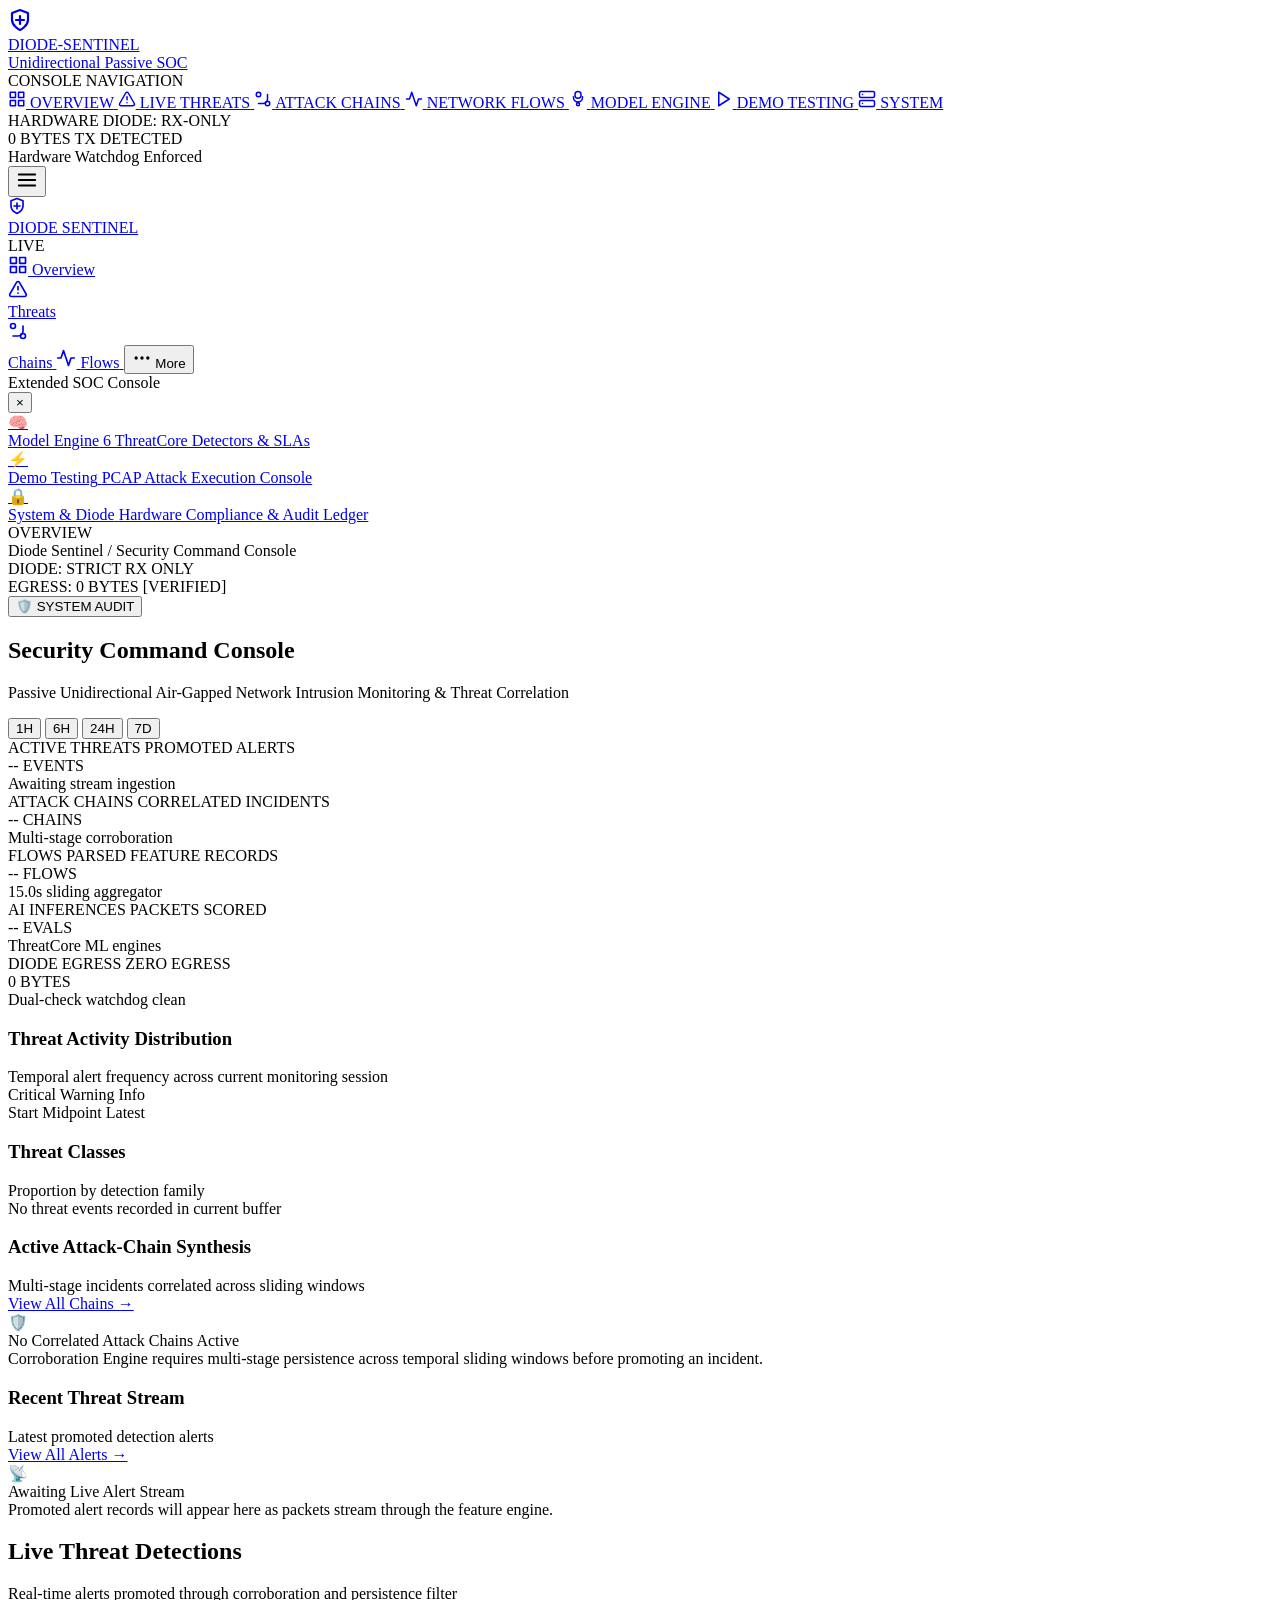
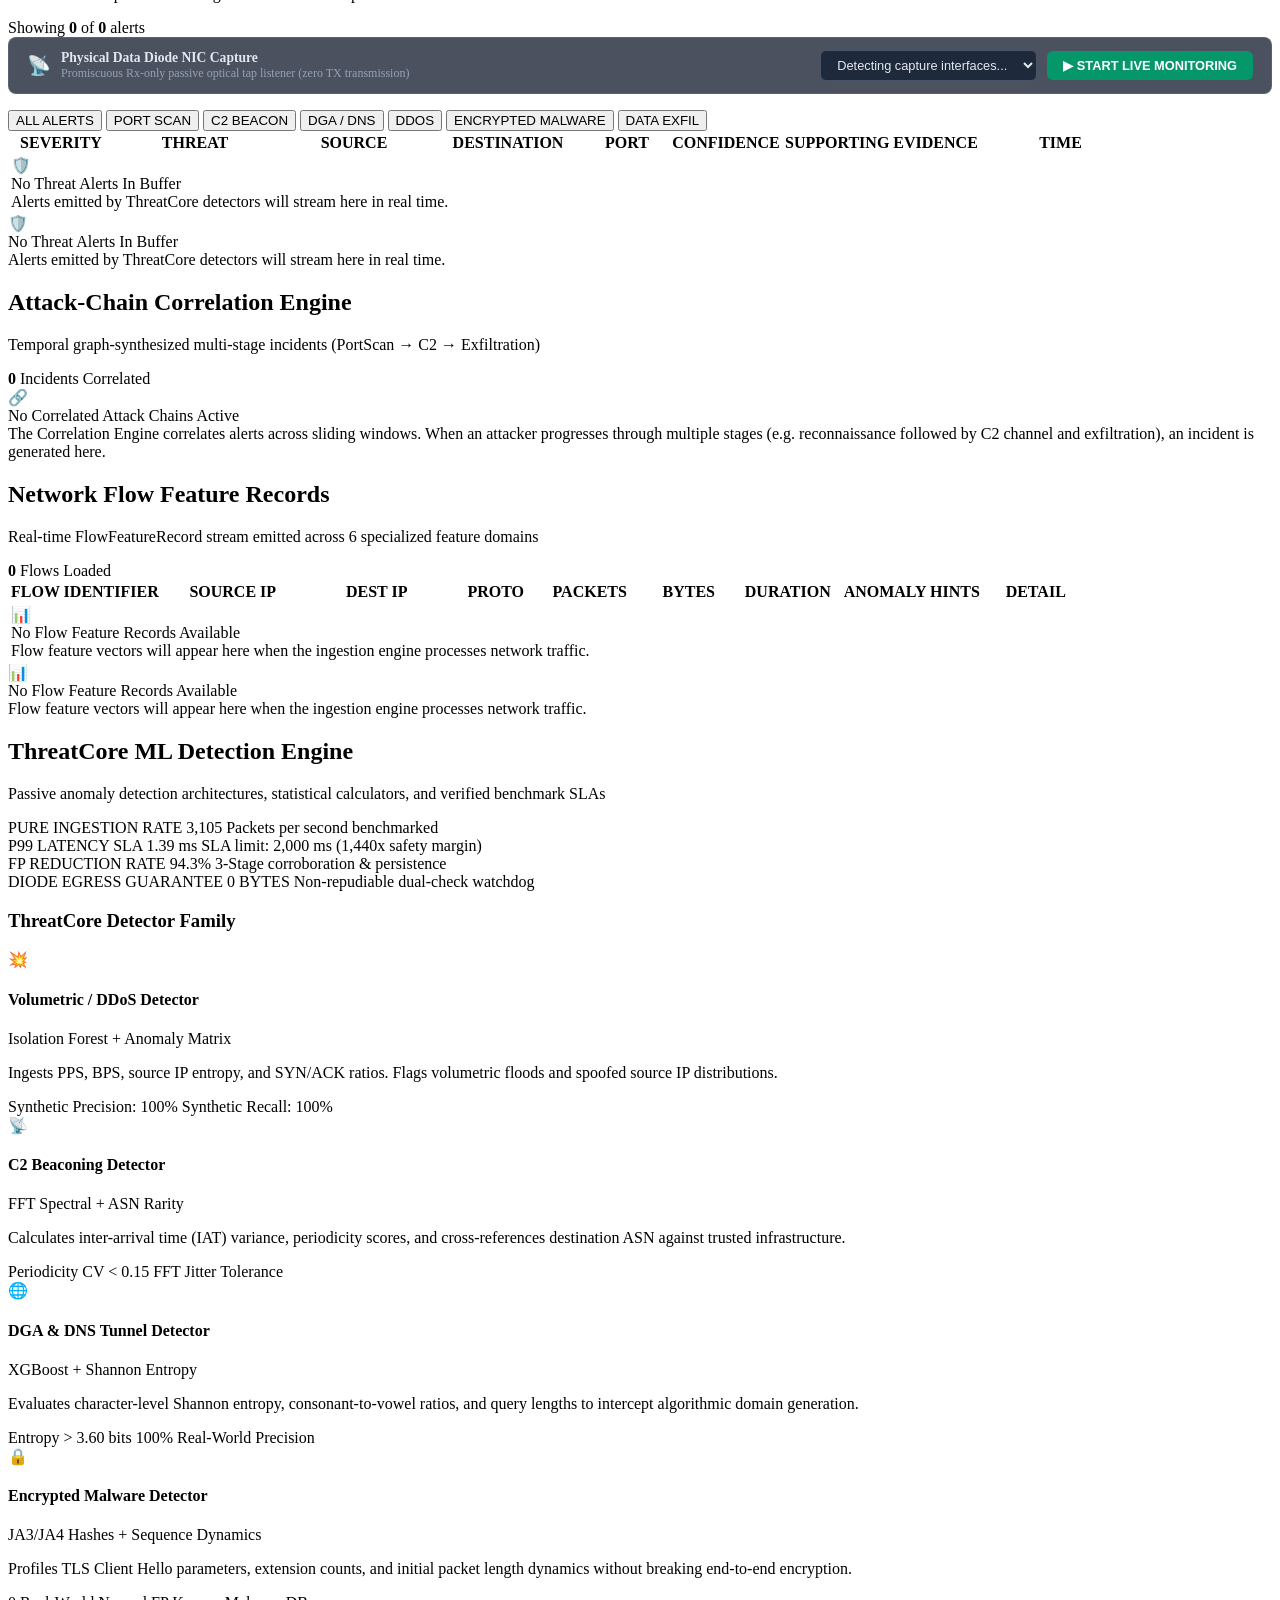
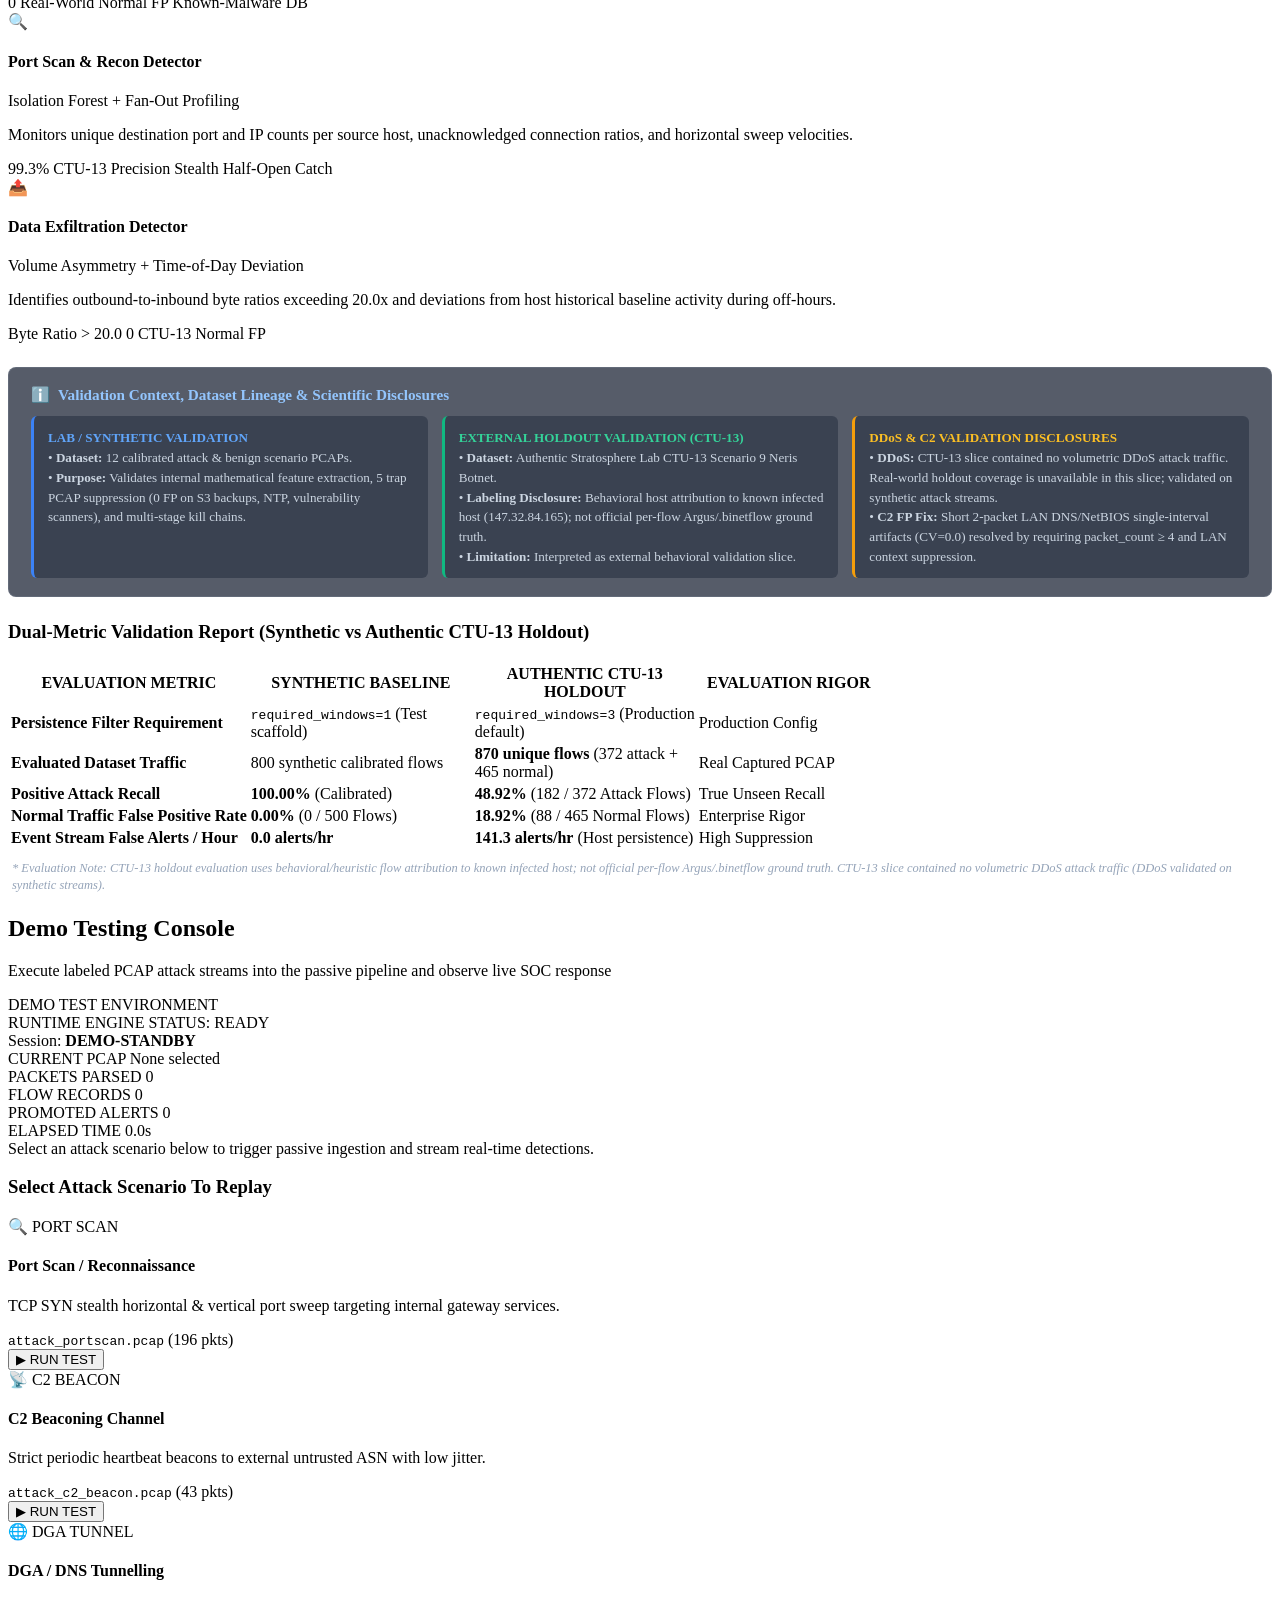
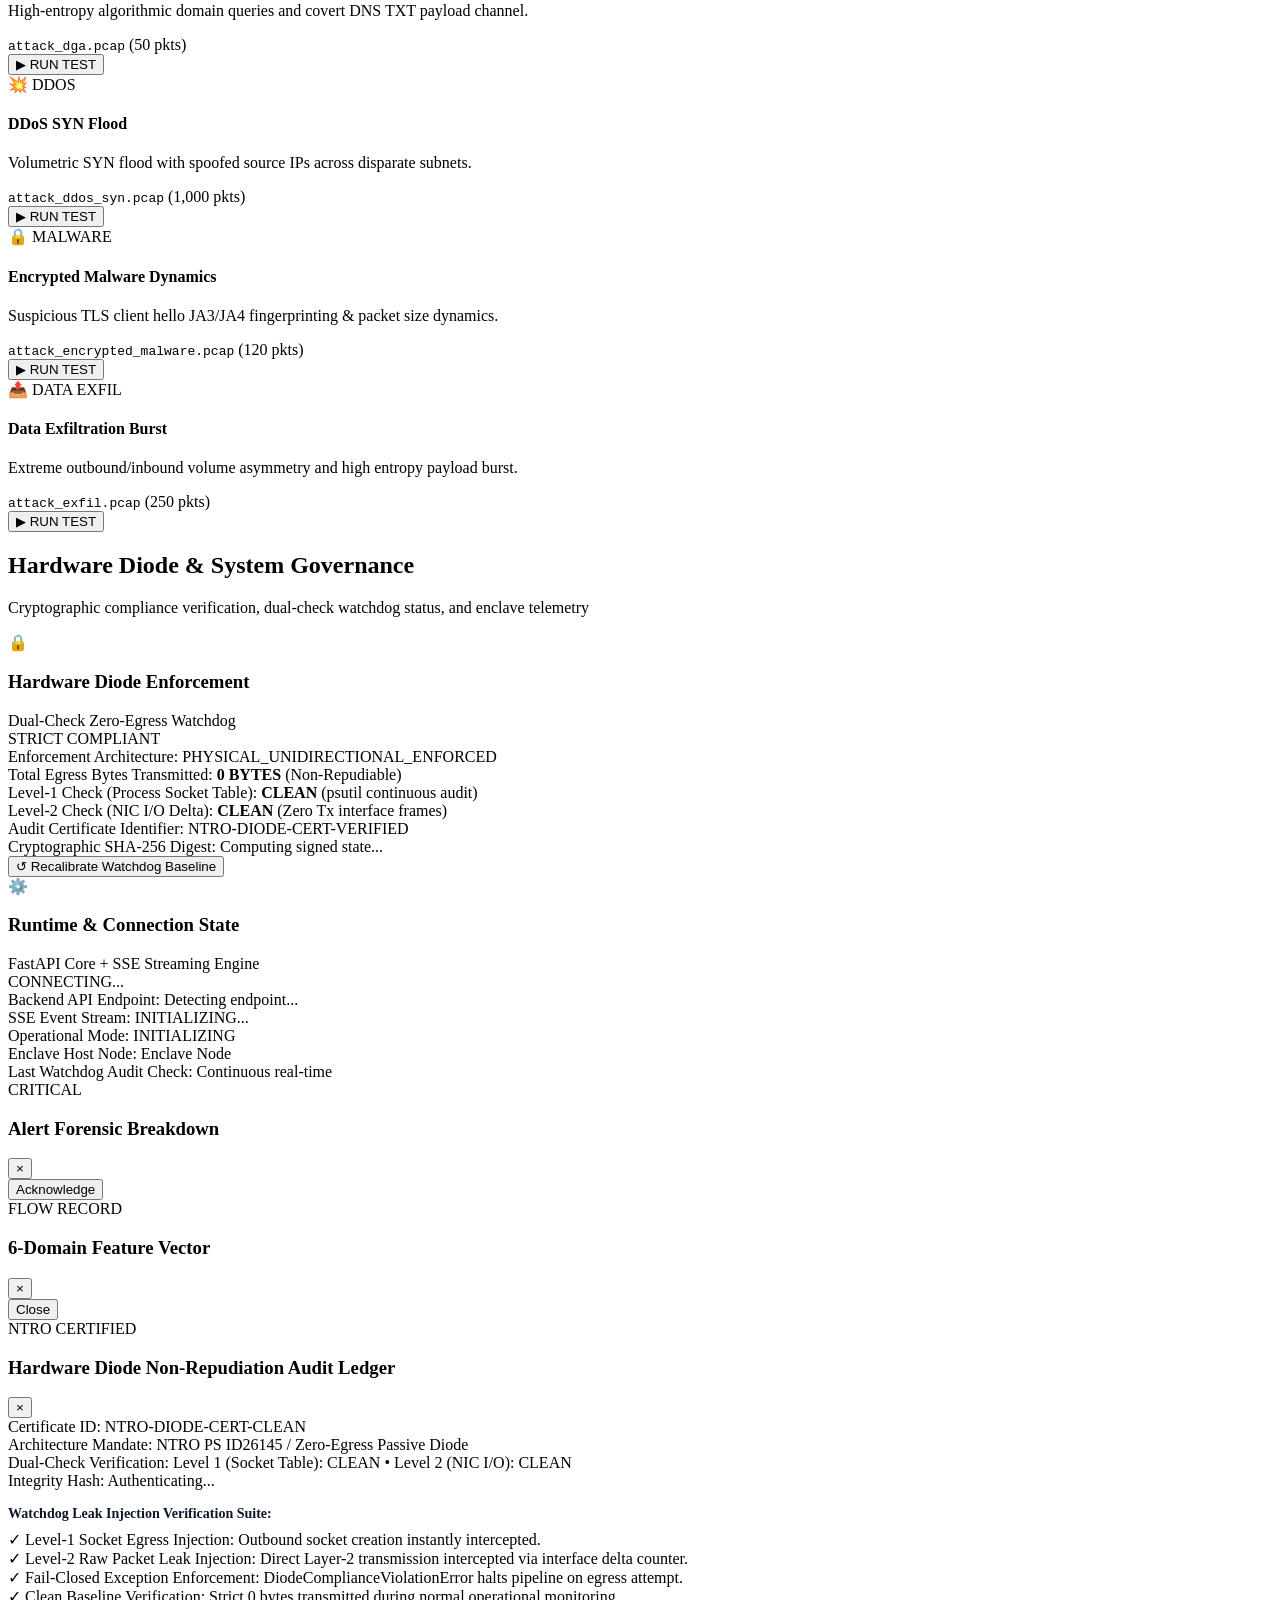
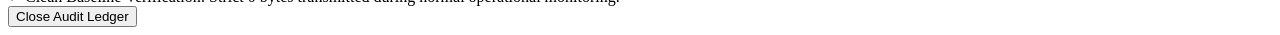
==== public/index.html @ 74d8ccfb "fix(vercel): deploy static assets to public directory and restrict SPA rewrites to eliminate fallbac" ====
<!DOCTYPE html>
<html lang="en">
<head>
  <meta charset="UTF-8" />
  <meta name="viewport" content="width=device-width, initial-scale=1.0, maximum-scale=1.0, user-scalable=no, viewport-fit=cover" />
  <title>DIODE SENTINEL // Unidirectional Passive SOC</title>
  <meta name="description" content="NTRO Unidirectional Network Diode Intrusion Detection System & Multi-Page SOC Operations Console" />
  
  <!-- Google Fonts: Plus Jakarta Sans & JetBrains Mono -->
  <link rel="preconnect" href="https://fonts.googleapis.com" />
  <link rel="preconnect" href="https://fonts.gstatic.com" crossorigin />
  <link href="https://fonts.googleapis.com/css2?family=JetBrains+Mono:wght@400;500;600;700&family=Plus+Jakarta+Sans:wght@400;500;600;700;800&display=swap" rel="stylesheet" />
  
  <link rel="stylesheet" href="/static/style.css" />
</head>
<body>
  <div class="app-layout">
    
    <!-- ====================================================================
         1. DESKTOP SIDEBAR (Visible >= 1024px)
         ==================================================================== -->
    <aside class="desktop-sidebar" id="desktopSidebar">
      <div class="sidebar-top">
        <a href="/dashboard/overview" class="brand-link" data-route="/dashboard/overview" title="Diode Sentinel Home">
          <div class="diode-shield-mark">
            <svg width="24" height="24" viewBox="0 0 24 24" fill="none" stroke="currentColor" stroke-width="2.2" stroke-linecap="round" stroke-linejoin="round">
              <path d="M12 22s8-4 8-10V5l-8-3-8 3v7c0 6 8 10 8 10z"/>
              <path d="M12 8v8"/>
              <path d="M8 12h8"/>
            </svg>
          </div>
          <div class="brand-text">
            <div class="brand-title">DIODE-SENTINEL</div>
            <div class="brand-sub">Unidirectional Passive SOC</div>
          </div>
        </a>
      </div>

      <!-- Navigation items -->
      <nav class="sidebar-nav">
        <div class="nav-section-label">CONSOLE NAVIGATION</div>
        
        <a href="/dashboard/overview" class="nav-item active" data-route="/dashboard/overview" id="nav-overview">
          <span class="nav-icon">
            <svg width="18" height="18" viewBox="0 0 24 24" fill="none" stroke="currentColor" stroke-width="2" stroke-linecap="round" stroke-linejoin="round"><rect x="3" y="3" width="7" height="7"/><rect x="14" y="3" width="7" height="7"/><rect x="14" y="14" width="7" height="7"/><rect x="3" y="14" width="7" height="7"/></svg>
          </span>
          <span class="nav-label">OVERVIEW</span>
        </a>

        <a href="/dashboard/threats" class="nav-item" data-route="/dashboard/threats" id="nav-threats">
          <span class="nav-icon">
            <svg width="18" height="18" viewBox="0 0 24 24" fill="none" stroke="currentColor" stroke-width="2" stroke-linecap="round" stroke-linejoin="round"><path d="m21.73 18-8-14a2 2 0 0 0-3.48 0l-8 14A2 2 0 0 0 4 21h16a2 2 0 0 0 1.73-3Z"/><line x1="12" y1="9" x2="12" y2="13"/><line x1="12" y1="17" x2="12.01" y2="17"/></svg>
          </span>
          <span class="nav-label">LIVE THREATS</span>
          <span class="nav-counter" id="sidebarThreatCount" style="display:none;">0</span>
        </a>

        <a href="/dashboard/incidents" class="nav-item" data-route="/dashboard/incidents" id="nav-incidents">
          <span class="nav-icon">
            <svg width="18" height="18" viewBox="0 0 24 24" fill="none" stroke="currentColor" stroke-width="2" stroke-linecap="round" stroke-linejoin="round"><circle cx="18" cy="18" r="3"/><circle cx="6" cy="6" r="3"/><path d="M18 6v6a6 6 0 0 1-6 6H6"/></svg>
          </span>
          <span class="nav-label">ATTACK CHAINS</span>
          <span class="nav-counter" id="sidebarIncidentCount" style="display:none;">0</span>
        </a>

        <a href="/dashboard/flows" class="nav-item" data-route="/dashboard/flows" id="nav-flows">
          <span class="nav-icon">
            <svg width="18" height="18" viewBox="0 0 24 24" fill="none" stroke="currentColor" stroke-width="2" stroke-linecap="round" stroke-linejoin="round"><polyline points="22 12 18 12 15 21 9 3 6 12 2 12"/></svg>
          </span>
          <span class="nav-label">NETWORK FLOWS</span>
        </a>

        <a href="/dashboard/engine" class="nav-item" data-route="/dashboard/engine" id="nav-engine">
          <span class="nav-icon">
            <svg width="18" height="18" viewBox="0 0 24 24" fill="none" stroke="currentColor" stroke-width="2" stroke-linecap="round" stroke-linejoin="round"><path d="M12 2a4 4 0 0 0-4 4v1a4 4 0 0 0 8 0V6a4 4 0 0 0-4-4Z"/><path d="M18 9v1a6 6 0 0 1-12 0V9"/><circle cx="12" cy="19" r="2"/><line x1="12" y1="16" x2="12" y2="17"/></svg>
          </span>
          <span class="nav-label">MODEL ENGINE</span>
        </a>

        <a href="/dashboard/demo" class="nav-item" data-route="/dashboard/demo" id="nav-demo">
          <span class="nav-icon">
            <svg width="18" height="18" viewBox="0 0 24 24" fill="none" stroke="currentColor" stroke-width="2" stroke-linecap="round" stroke-linejoin="round"><polygon points="5 3 19 12 5 21 5 3"/></svg>
          </span>
          <span class="nav-label">DEMO TESTING</span>
        </a>

        <a href="/dashboard/system" class="nav-item" data-route="/dashboard/system" id="nav-system">
          <span class="nav-icon">
            <svg width="18" height="18" viewBox="0 0 24 24" fill="none" stroke="currentColor" stroke-width="2" stroke-linecap="round" stroke-linejoin="round"><rect x="2" y="2" width="20" height="8" rx="2" ry="2"/><rect x="2" y="14" width="20" height="8" rx="2" ry="2"/><line x1="6" y1="6" x2="6.01" y2="6"/><line x1="6" y1="18" x2="6.01" y2="18"/></svg>
          </span>
          <span class="nav-label">SYSTEM</span>
        </a>
      </nav>

      <!-- Sidebar Footer Hardware Status -->
      <div class="sidebar-footer">
        <div class="diode-compliance-card">
          <div class="compliance-row">
            <span class="pulse-indicator emerald"></span>
            <span class="compliance-title">HARDWARE DIODE: RX-ONLY</span>
          </div>
          <div class="compliance-detail">0 BYTES TX DETECTED</div>
          <div class="compliance-sub">Hardware Watchdog Enforced</div>
        </div>
      </div>
    </aside>

    <!-- ====================================================================
         2. MOBILE TOP HEADER (< 1024px)
         ==================================================================== -->
    <header class="mobile-header" id="mobileHeader">
      <button class="btn-mobile-menu" id="btnMobileMenuToggle" aria-label="Open Navigation Menu">
        <svg width="22" height="22" viewBox="0 0 24 24" fill="none" stroke="currentColor" stroke-width="2" stroke-linecap="round" stroke-linejoin="round"><line x1="3" y1="12" x2="21" y2="12"/><line x1="3" y1="6" x2="21" y2="6"/><line x1="3" y1="18" x2="21" y2="18"/></svg>
      </button>

      <a href="/dashboard/overview" class="mobile-brand" data-route="/dashboard/overview">
        <div class="diode-shield-mark sm">
          <svg width="18" height="18" viewBox="0 0 24 24" fill="none" stroke="currentColor" stroke-width="2.2" stroke-linecap="round" stroke-linejoin="round">
            <path d="M12 22s8-4 8-10V5l-8-3-8 3v7c0 6 8 10 8 10z"/>
            <path d="M12 8v8"/><path d="M8 12h8"/>
          </svg>
        </div>
        <span class="mobile-brand-title">DIODE SENTINEL</span>
      </a>

      <div class="mobile-status-indicator" id="mobileConnectionStatus">
        <span class="pulse-indicator emerald"></span>
        <span class="mobile-status-text" id="mobileStatusText">LIVE</span>
      </div>
    </header>

    <!-- ====================================================================
         3. MOBILE BOTTOM NAVIGATION BAR (< 1024px)
         ==================================================================== -->
    <nav class="mobile-bottom-nav" id="mobileBottomNav">
      <a href="/dashboard/overview" class="bottom-nav-item active" data-route="/dashboard/overview" id="mob-nav-overview">
        <svg width="20" height="20" viewBox="0 0 24 24" fill="none" stroke="currentColor" stroke-width="2" stroke-linecap="round" stroke-linejoin="round"><rect x="3" y="3" width="7" height="7"/><rect x="14" y="3" width="7" height="7"/><rect x="14" y="14" width="7" height="7"/><rect x="3" y="14" width="7" height="7"/></svg>
        <span>Overview</span>
      </a>

      <a href="/dashboard/threats" class="bottom-nav-item" data-route="/dashboard/threats" id="mob-nav-threats">
        <div class="icon-badge-wrapper">
          <svg width="20" height="20" viewBox="0 0 24 24" fill="none" stroke="currentColor" stroke-width="2" stroke-linecap="round" stroke-linejoin="round"><path d="m21.73 18-8-14a2 2 0 0 0-3.48 0l-8 14A2 2 0 0 0 4 21h16a2 2 0 0 0 1.73-3Z"/><line x1="12" y1="9" x2="12" y2="13"/><line x1="12" y1="17" x2="12.01" y2="17"/></svg>
          <span class="mob-counter" id="mobThreatCount" style="display:none;">0</span>
        </div>
        <span>Threats</span>
      </a>

      <a href="/dashboard/incidents" class="bottom-nav-item" data-route="/dashboard/incidents" id="mob-nav-incidents">
        <div class="icon-badge-wrapper">
          <svg width="20" height="20" viewBox="0 0 24 24" fill="none" stroke="currentColor" stroke-width="2" stroke-linecap="round" stroke-linejoin="round"><circle cx="18" cy="18" r="3"/><circle cx="6" cy="6" r="3"/><path d="M18 6v6a6 6 0 0 1-6 6H6"/></svg>
          <span class="mob-counter" id="mobIncidentCount" style="display:none;">0</span>
        </div>
        <span>Chains</span>
      </a>

      <a href="/dashboard/flows" class="bottom-nav-item" data-route="/dashboard/flows" id="mob-nav-flows">
        <svg width="20" height="20" viewBox="0 0 24 24" fill="none" stroke="currentColor" stroke-width="2" stroke-linecap="round" stroke-linejoin="round"><polyline points="22 12 18 12 15 21 9 3 6 12 2 12"/></svg>
        <span>Flows</span>
      </a>

      <button class="bottom-nav-item" id="btnMobileMore">
        <svg width="20" height="20" viewBox="0 0 24 24" fill="none" stroke="currentColor" stroke-width="2" stroke-linecap="round" stroke-linejoin="round"><circle cx="12" cy="12" r="1"/><circle cx="19" cy="12" r="1"/><circle cx="5" cy="12" r="1"/></svg>
        <span>More</span>
      </button>
    </nav>

    <!-- Mobile Drawer / Bottom Sheet ("More") -->
    <div class="mobile-drawer-overlay" id="mobileDrawerOverlay"></div>
    <div class="mobile-drawer" id="mobileDrawer">
      <div class="drawer-handle"></div>
      <div class="drawer-header">
        <div class="drawer-title">Extended SOC Console</div>
        <button class="btn-drawer-close" id="btnDrawerClose" aria-label="Close Drawer">&times;</button>
      </div>
      <div class="drawer-links">
        <a href="/dashboard/engine" class="drawer-nav-item" data-route="/dashboard/engine">
          <span class="drawer-icon">🧠</span>
          <div class="drawer-nav-meta">
            <span class="drawer-label">Model Engine</span>
            <span class="drawer-sub">6 ThreatCore Detectors & SLAs</span>
          </div>
        </a>
        <a href="/dashboard/demo" class="drawer-nav-item" data-route="/dashboard/demo">
          <span class="drawer-icon">⚡</span>
          <div class="drawer-nav-meta">
            <span class="drawer-label">Demo Testing</span>
            <span class="drawer-sub">PCAP Attack Execution Console</span>
          </div>
        </a>
        <a href="/dashboard/system" class="drawer-nav-item" data-route="/dashboard/system">
          <span class="drawer-icon">🔒</span>
          <div class="drawer-nav-meta">
            <span class="drawer-label">System & Diode</span>
            <span class="drawer-sub">Hardware Compliance & Audit Ledger</span>
          </div>
        </a>
      </div>
    </div>

    <!-- ====================================================================
         4. MAIN CONTENT AREA (7 Real Client-Side Pages)
         ==================================================================== -->
    <main class="app-main" id="appMain">
      
      <!-- Top Action Ribbon -->
      <div class="app-topbar">
        <div class="topbar-left">
          <div class="topbar-page-label" id="topbarPageTitle">OVERVIEW</div>
          <div class="topbar-breadcrumb" id="topbarBreadcrumb">Diode Sentinel / Security Command Console</div>
        </div>
        <div class="topbar-right">
          <div class="diode-pill-badge emerald">
            <span class="pulse-indicator emerald sm"></span>
            <span>DIODE: STRICT RX ONLY</span>
          </div>
          <div class="diode-pill-badge navy">
            <span>EGRESS: 0 BYTES [VERIFIED]</span>
          </div>
          <button class="btn-soft-action" id="btnOpenAuditModal" title="Open Signed NTRO Compliance Audit">
            <span>🛡️</span> SYSTEM AUDIT
          </button>
        </div>
      </div>

      <!-- ================================================================
           PAGE 1: OVERVIEW (/dashboard/overview)
           ================================================================ -->
      <section class="page-view active" id="page-overview">
        <!-- Security Command Console Header Banner -->
        <div class="command-console-header">
          <div class="console-intro">
            <h1 class="console-title">Security Command Console</h1>
            <p class="console-subtitle">Passive Unidirectional Air-Gapped Network Intrusion Monitoring & Threat Correlation</p>
          </div>
          
          <div class="console-controls">
            <!-- Time Window Selector Chips -->
            <div class="time-window-selector" id="timeWindowSelector">
              <button class="btn-time-chip active" data-window="1H">1H</button>
              <button class="btn-time-chip" data-window="6H">6H</button>
              <button class="btn-time-chip" data-window="24H">24H</button>
              <button class="btn-time-chip" data-window="7D">7D</button>
            </div>
          </div>
        </div>

        <!-- KPI Cards Grid (Values Strictly Driven by Backend Data) -->
        <div class="kpi-grid">
          <div class="kpi-card">
            <div class="kpi-header">
              <span class="kpi-label">ACTIVE THREATS</span>
              <span class="kpi-badge rose">PROMOTED ALERTS</span>
            </div>
            <div class="kpi-body">
              <span class="kpi-value" id="kpiActiveThreats">--</span>
              <span class="kpi-unit">EVENTS</span>
            </div>
            <div class="kpi-footer">
              <span class="kpi-note" id="kpiThreatsNote">Awaiting stream ingestion</span>
            </div>
          </div>

          <div class="kpi-card">
            <div class="kpi-header">
              <span class="kpi-label">ATTACK CHAINS</span>
              <span class="kpi-badge purple">CORRELATED INCIDENTS</span>
            </div>
            <div class="kpi-body">
              <span class="kpi-value" id="kpiAttackChains">--</span>
              <span class="kpi-unit">CHAINS</span>
            </div>
            <div class="kpi-footer">
              <span class="kpi-note" id="kpiChainsNote">Multi-stage corroboration</span>
            </div>
          </div>

          <div class="kpi-card">
            <div class="kpi-header">
              <span class="kpi-label">FLOWS PARSED</span>
              <span class="kpi-badge blue">FEATURE RECORDS</span>
            </div>
            <div class="kpi-body">
              <span class="kpi-value" id="kpiFlowsParsed">--</span>
              <span class="kpi-unit">FLOWS</span>
            </div>
            <div class="kpi-footer">
              <span class="kpi-note" id="kpiFlowsNote">15.0s sliding aggregator</span>
            </div>
          </div>

          <div class="kpi-card">
            <div class="kpi-header">
              <span class="kpi-label">AI INFERENCES</span>
              <span class="kpi-badge amber">PACKETS SCORED</span>
            </div>
            <div class="kpi-body">
              <span class="kpi-value" id="kpiAiInferences">--</span>
              <span class="kpi-unit">EVALS</span>
            </div>
            <div class="kpi-footer">
              <span class="kpi-note" id="kpiInferencesNote">ThreatCore ML engines</span>
            </div>
          </div>

          <div class="kpi-card highlight-card">
            <div class="kpi-header">
              <span class="kpi-label">DIODE EGRESS</span>
              <span class="kpi-badge emerald">ZERO EGRESS</span>
            </div>
            <div class="kpi-body">
              <span class="kpi-value emerald-text" id="kpiDiodeEgress">0</span>
              <span class="kpi-unit">BYTES</span>
            </div>
            <div class="kpi-footer">
              <span class="kpi-note emerald-text">Dual-check watchdog clean</span>
            </div>
          </div>
        </div>

        <!-- Overview Analytics Row (Timeline + Threat Distribution) -->
        <div class="analytics-row">
          <!-- Real-Time Threat Activity Histogram -->
          <div class="analytics-card flex-2">
            <div class="card-top">
              <div class="card-heading-group">
                <h3 class="card-heading">Threat Activity Distribution</h3>
                <span class="card-caption">Temporal alert frequency across current monitoring session</span>
              </div>
              <div class="legend-group">
                <span class="legend-item"><span class="dot rose"></span> Critical</span>
                <span class="legend-item"><span class="dot amber"></span> Warning</span>
                <span class="legend-item"><span class="dot blue"></span> Info</span>
              </div>
            </div>
            <div class="chart-container" id="overviewTimelineContainer">
              <div class="timeline-bars" id="timelineBars">
                <!-- Bars dynamically rendered from real events -->
              </div>
              <div class="timeline-axis" id="timelineAxis">
                <span>Start</span>
                <span>Midpoint</span>
                <span>Latest</span>
              </div>
            </div>
          </div>

          <!-- Threat Category Distribution -->
          <div class="analytics-card flex-1">
            <div class="card-top">
              <div class="card-heading-group">
                <h3 class="card-heading">Threat Classes</h3>
                <span class="card-caption">Proportion by detection family</span>
              </div>
            </div>
            <div class="threat-distribution-list" id="threatDistributionList">
              <div class="distribution-empty">No threat events recorded in current buffer</div>
            </div>
          </div>
        </div>

        <!-- Overview Split: Correlated Incident Highlight & Recent Stream -->
        <div class="analytics-row">
          <!-- Active Attack-Chain Summary -->
          <div class="analytics-card flex-1">
            <div class="card-top">
              <div class="card-heading-group">
                <h3 class="card-heading">Active Attack-Chain Synthesis</h3>
                <span class="card-caption">Multi-stage incidents correlated across sliding windows</span>
              </div>
              <a href="/dashboard/incidents" class="btn-card-link" data-route="/dashboard/incidents">View All Chains &rarr;</a>
            </div>
            <div class="overview-incident-preview" id="overviewIncidentPreview">
              <div class="empty-state-box">
                <div class="empty-icon">🛡️</div>
                <div class="empty-title">No Correlated Attack Chains Active</div>
                <div class="empty-desc">Corroboration Engine requires multi-stage persistence across temporal sliding windows before promoting an incident.</div>
              </div>
            </div>
          </div>

          <!-- Recent Threat Stream -->
          <div class="analytics-card flex-1">
            <div class="card-top">
              <div class="card-heading-group">
                <h3 class="card-heading">Recent Threat Stream</h3>
                <span class="card-caption">Latest promoted detection alerts</span>
              </div>
              <a href="/dashboard/threats" class="btn-card-link" data-route="/dashboard/threats">View All Alerts &rarr;</a>
            </div>
            <div class="overview-threat-stream" id="overviewThreatStream">
              <div class="empty-state-box">
                <div class="empty-icon">📡</div>
                <div class="empty-title">Awaiting Live Alert Stream</div>
                <div class="empty-desc">Promoted alert records will appear here as packets stream through the feature engine.</div>
              </div>
            </div>
          </div>
        </div>
      </section>

      <!-- ================================================================
           PAGE 2: LIVE THREATS (/dashboard/threats)
           ================================================================ -->
      <section class="page-view" id="page-threats">
        <div class="page-header-row">
          <div>
            <h2 class="page-title">Live Threat Detections</h2>
            <p class="page-subtitle">Real-time alerts promoted through corroboration and persistence filter</p>
          </div>
          <div class="threat-counter-badge" id="threatsTotalCounter">
            Showing <strong id="visibleThreatCount">0</strong> of <strong id="totalThreatCount">0</strong> alerts
          </div>
        </div>

        <!-- Live NIC Capture Control Bar -->
        <div class="live-capture-control-bar" style="background: rgba(15, 23, 42, 0.75); border: 1px solid rgba(148, 163, 184, 0.2); border-radius: 8px; padding: 12px 18px; margin-bottom: 16px; display: flex; align-items: center; justify-content: space-between; flex-wrap: wrap; gap: 12px;">
          <div style="display: flex; align-items: center; gap: 10px;">
            <span style="font-size: 1.2rem;">📡</span>
            <div>
              <div style="font-size: 0.85rem; font-weight: 700; color: #E2E8F0;">Physical Data Diode NIC Capture</div>
              <div style="font-size: 0.75rem; color: #94A3B8;">Promiscuous Rx-only passive optical tap listener (zero TX transmission)</div>
            </div>
          </div>
          <div style="display: flex; align-items: center; gap: 10px; flex-wrap: wrap;">
            <select id="liveNicSelect" class="soc-select" style="background: #1E293B; color: #E2E8F0; border: 1px solid #475569; border-radius: 6px; padding: 6px 12px; font-size: 0.8rem;">
              <option value="">Detecting capture interfaces...</option>
            </select>
            <button id="btnStartLiveCapture" class="btn-action-primary" style="padding: 7px 16px; font-size: 0.8rem; background: #059669; border: none; border-radius: 6px; color: white; cursor: pointer; font-weight: 700;">
              ▶ START LIVE MONITORING
            </button>
            <button id="btnStopLiveCapture" class="btn-action-danger" style="padding: 7px 16px; font-size: 0.8rem; background: #E11D48; border: none; border-radius: 6px; color: white; cursor: pointer; font-weight: 700; display: none;">
              ⏹ STOP MONITORING
            </button>
          </div>
        </div>

        <!-- Filter Chips Bar -->
        <div class="filter-chips-bar" id="threatFiltersBar">
          <button class="filter-chip active" data-filter="ALL">ALL ALERTS</button>
          <button class="filter-chip" data-filter="Port_Scanning">PORT SCAN</button>
          <button class="filter-chip" data-filter="C2_Beaconing">C2 BEACON</button>
          <button class="filter-chip" data-filter="DGA_Tunnelling">DGA / DNS</button>
          <button class="filter-chip" data-filter="DDoS">DDOS</button>
          <button class="filter-chip" data-filter="Encrypted_Malware">ENCRYPTED MALWARE</button>
          <button class="filter-chip" data-filter="Data_Exfiltration">DATA EXFIL</button>
        </div>

        <!-- Desktop Threats Table (>= 1024px) -->
        <div class="threats-table-wrapper" id="threatsTableContainer">
          <table class="soc-data-table">
            <thead>
              <tr>
                <th style="width: 100px;">SEVERITY</th>
                <th style="width: 160px;">THREAT</th>
                <th style="width: 150px;">SOURCE</th>
                <th style="width: 150px;">DESTINATION</th>
                <th style="width: 80px;">PORT</th>
                <th style="width: 110px;">CONFIDENCE</th>
                <th>SUPPORTING EVIDENCE</th>
                <th style="width: 100px; text-align: right;">TIME</th>
              </tr>
            </thead>
            <tbody id="threatsTableBody">
              <tr>
                <td colspan="8" class="table-empty-cell">
                  <div class="empty-state-box">
                    <div class="empty-icon">🛡️</div>
                    <div class="empty-title">No Threat Alerts In Buffer</div>
                    <div class="empty-desc">Alerts emitted by ThreatCore detectors will stream here in real time.</div>
                  </div>
                </td>
              </tr>
            </tbody>
          </table>
        </div>

        <!-- Mobile Threats Cards List (< 1024px) -->
        <div class="threats-mobile-list" id="threatsMobileList">
          <div class="empty-state-box">
            <div class="empty-icon">🛡️</div>
            <div class="empty-title">No Threat Alerts In Buffer</div>
            <div class="empty-desc">Alerts emitted by ThreatCore detectors will stream here in real time.</div>
          </div>
        </div>
      </section>

      <!-- ================================================================
           PAGE 3: ATTACK CHAINS (/dashboard/incidents)
           ================================================================ -->
      <section class="page-view" id="page-incidents">
        <div class="page-header-row">
          <div>
            <h2 class="page-title">Attack-Chain Correlation Engine</h2>
            <p class="page-subtitle">Temporal graph-synthesized multi-stage incidents (PortScan &rarr; C2 &rarr; Exfiltration)</p>
          </div>
          <div class="threat-counter-badge" id="incidentCounterBadge">
            <strong id="activeIncidentsCount">0</strong> Incidents Correlated
          </div>
        </div>

        <!-- Incidents List Container (Desktop cards with horizontal diagrams, Mobile with vertical timeline) -->
        <div class="incidents-container" id="incidentsContainer">
          <div class="empty-state-box">
            <div class="empty-icon">🔗</div>
            <div class="empty-title">No Correlated Attack Chains Active</div>
            <div class="empty-desc">The Correlation Engine correlates alerts across sliding windows. When an attacker progresses through multiple stages (e.g. reconnaissance followed by C2 channel and exfiltration), an incident is generated here.</div>
          </div>
        </div>
      </section>

      <!-- ================================================================
           PAGE 4: NETWORK FLOWS (/dashboard/flows)
           ================================================================ -->
      <section class="page-view" id="page-flows">
        <div class="page-header-row">
          <div>
            <h2 class="page-title">Network Flow Feature Records</h2>
            <p class="page-subtitle">Real-time FlowFeatureRecord stream emitted across 6 specialized feature domains</p>
          </div>
          <div class="threat-counter-badge">
            <strong id="flowsCountDisplay">0</strong> Flows Loaded
          </div>
        </div>

        <!-- Flows Desktop Table -->
        <div class="threats-table-wrapper" id="flowsTableContainer">
          <table class="soc-data-table">
            <thead>
              <tr>
                <th>FLOW IDENTIFIER</th>
                <th style="width: 140px;">SOURCE IP</th>
                <th style="width: 140px;">DEST IP</th>
                <th style="width: 90px;">PROTO</th>
                <th style="width: 90px;">PACKETS</th>
                <th style="width: 100px;">BYTES</th>
                <th style="width: 90px;">DURATION</th>
                <th style="width: 150px;">ANOMALY HINTS</th>
                <th style="width: 90px; text-align: center;">DETAIL</th>
              </tr>
            </thead>
            <tbody id="flowsTableBody">
              <tr>
                <td colspan="9" class="table-empty-cell">
                  <div class="empty-state-box">
                    <div class="empty-icon">📊</div>
                    <div class="empty-title">No Flow Feature Records Available</div>
                    <div class="empty-desc">Flow feature vectors will appear here when the ingestion engine processes network traffic.</div>
                  </div>
                </td>
              </tr>
            </tbody>
          </table>
        </div>

        <!-- Flows Mobile Cards (< 1024px) -->
        <div class="flows-mobile-list" id="flowsMobileList">
          <div class="empty-state-box">
            <div class="empty-icon">📊</div>
            <div class="empty-title">No Flow Feature Records Available</div>
            <div class="empty-desc">Flow feature vectors will appear here when the ingestion engine processes network traffic.</div>
          </div>
        </div>
      </section>

      <!-- ================================================================
           PAGE 5: MODEL ENGINE (/dashboard/engine)
           ================================================================ -->
      <section class="page-view" id="page-engine">
        <div class="page-header-row">
          <div>
            <h2 class="page-title">ThreatCore ML Detection Engine</h2>
            <p class="page-subtitle">Passive anomaly detection architectures, statistical calculators, and verified benchmark SLAs</p>
          </div>
        </div>

        <!-- Engine SLA Performance Strip -->
        <div class="engine-sla-grid">
          <div class="sla-card">
            <span class="sla-label">PURE INGESTION RATE</span>
            <span class="sla-value" id="engineRatePps">3,105</span>
            <span class="sla-sub">Packets per second benchmarked</span>
          </div>
          <div class="sla-card">
            <span class="sla-label">P99 LATENCY SLA</span>
            <span class="sla-value emerald-text" id="engineP99Latency">1.39 ms</span>
            <span class="sla-sub">SLA limit: 2,000 ms (1,440x safety margin)</span>
          </div>
          <div class="sla-card">
            <span class="sla-label">FP REDUCTION RATE</span>
            <span class="sla-value blue-text">94.3%</span>
            <span class="sla-sub">3-Stage corroboration & persistence</span>
          </div>
          <div class="sla-card">
            <span class="sla-label">DIODE EGRESS GUARANTEE</span>
            <span class="sla-value emerald-text">0 BYTES</span>
            <span class="sla-sub">Non-repudiable dual-check watchdog</span>
          </div>
        </div>

        <!-- 6 Specialized Threat Detectors Grid -->
        <h3 class="section-title-sub">ThreatCore Detector Family</h3>
        <div class="detectors-grid">
          <div class="detector-card">
            <div class="detector-header">
              <span class="detector-icon">💥</span>
              <div>
                <h4 class="detector-name">Volumetric / DDoS Detector</h4>
                <span class="detector-type">Isolation Forest + Anomaly Matrix</span>
              </div>
            </div>
            <p class="detector-desc">Ingests PPS, BPS, source IP entropy, and SYN/ACK ratios. Flags volumetric floods and spoofed source IP distributions.</p>
            <div class="detector-metrics">
              <span class="metric-pill">Synthetic Precision: 100%</span>
              <span class="metric-pill">Synthetic Recall: 100%</span>
            </div>
          </div>

          <div class="detector-card">
            <div class="detector-header">
              <span class="detector-icon">📡</span>
              <div>
                <h4 class="detector-name">C2 Beaconing Detector</h4>
                <span class="detector-type">FFT Spectral + ASN Rarity</span>
              </div>
            </div>
            <p class="detector-desc">Calculates inter-arrival time (IAT) variance, periodicity scores, and cross-references destination ASN against trusted infrastructure.</p>
            <div class="detector-metrics">
              <span class="metric-pill">Periodicity CV &lt; 0.15</span>
              <span class="metric-pill">FFT Jitter Tolerance</span>
            </div>
          </div>

          <div class="detector-card">
            <div class="detector-header">
              <span class="detector-icon">🌐</span>
              <div>
                <h4 class="detector-name">DGA & DNS Tunnel Detector</h4>
                <span class="detector-type">XGBoost + Shannon Entropy</span>
              </div>
            </div>
            <p class="detector-desc">Evaluates character-level Shannon entropy, consonant-to-vowel ratios, and query lengths to intercept algorithmic domain generation.</p>
            <div class="detector-metrics">
              <span class="metric-pill">Entropy &gt; 3.60 bits</span>
              <span class="metric-pill">100% Real-World Precision</span>
            </div>
          </div>

          <div class="detector-card">
            <div class="detector-header">
              <span class="detector-icon">🔒</span>
              <div>
                <h4 class="detector-name">Encrypted Malware Detector</h4>
                <span class="detector-type">JA3/JA4 Hashes + Sequence Dynamics</span>
              </div>
            </div>
            <p class="detector-desc">Profiles TLS Client Hello parameters, extension counts, and initial packet length dynamics without breaking end-to-end encryption.</p>
            <div class="detector-metrics">
              <span class="metric-pill">0 Real-World Normal FP</span>
              <span class="metric-pill">Known-Malware DB</span>
            </div>
          </div>

          <div class="detector-card">
            <div class="detector-header">
              <span class="detector-icon">🔍</span>
              <div>
                <h4 class="detector-name">Port Scan & Recon Detector</h4>
                <span class="detector-type">Isolation Forest + Fan-Out Profiling</span>
              </div>
            </div>
            <p class="detector-desc">Monitors unique destination port and IP counts per source host, unacknowledged connection ratios, and horizontal sweep velocities.</p>
            <div class="detector-metrics">
              <span class="metric-pill">99.3% CTU-13 Precision</span>
              <span class="metric-pill">Stealth Half-Open Catch</span>
            </div>
          </div>

          <div class="detector-card">
            <div class="detector-header">
              <span class="detector-icon">📤</span>
              <div>
                <h4 class="detector-name">Data Exfiltration Detector</h4>
                <span class="detector-type">Volume Asymmetry + Time-of-Day Deviation</span>
              </div>
            </div>
            <p class="detector-desc">Identifies outbound-to-inbound byte ratios exceeding 20.0x and deviations from host historical baseline activity during off-hours.</p>
            <div class="detector-metrics">
              <span class="metric-pill">Byte Ratio &gt; 20.0</span>
              <span class="metric-pill">0 CTU-13 Normal FP</span>
            </div>
          </div>
        </div>

        <!-- Validation Context, Dataset Lineage & Limitations Panel -->
        <div class="validation-context-card" style="margin-top: 24px; background: rgba(15, 23, 42, 0.7); border: 1px solid rgba(148, 163, 184, 0.2); border-radius: 8px; padding: 18px 22px;">
          <h4 style="margin: 0 0 12px 0; color: #93C5FD; font-size: 0.95rem; display: flex; align-items: center; gap: 8px;">
            <span>ℹ️</span> Validation Context, Dataset Lineage & Scientific Disclosures
          </h4>
          <div style="display: grid; grid-template-columns: repeat(auto-fit, minmax(280px, 1fr)); gap: 14px; font-size: 0.82rem; color: #CBD5E1; line-height: 1.5;">
            <div style="background: rgba(30, 41, 59, 0.5); padding: 12px 14px; border-radius: 6px; border-left: 3px solid #3B82F6;">
              <strong style="color: #60A5FA;">LAB / SYNTHETIC VALIDATION</strong><br>
              • <strong>Dataset:</strong> 12 calibrated attack & benign scenario PCAPs.<br>
              • <strong>Purpose:</strong> Validates internal mathematical feature extraction, 5 trap PCAP suppression (0 FP on S3 backups, NTP, vulnerability scanners), and multi-stage kill chains.
            </div>
            <div style="background: rgba(30, 41, 59, 0.5); padding: 12px 14px; border-radius: 6px; border-left: 3px solid #10B981;">
              <strong style="color: #34D399;">EXTERNAL HOLDOUT VALIDATION (CTU-13)</strong><br>
              • <strong>Dataset:</strong> Authentic Stratosphere Lab CTU-13 Scenario 9 Neris Botnet.<br>
              • <strong>Labeling Disclosure:</strong> Behavioral host attribution to known infected host (147.32.84.165); not official per-flow Argus/.binetflow ground truth.<br>
              • <strong>Limitation:</strong> Interpreted as external behavioral validation slice.
            </div>
            <div style="background: rgba(30, 41, 59, 0.5); padding: 12px 14px; border-radius: 6px; border-left: 3px solid #F59E0B;">
              <strong style="color: #FBBF24;">DDoS & C2 VALIDATION DISCLOSURES</strong><br>
              • <strong>DDoS:</strong> CTU-13 slice contained no volumetric DDoS attack traffic. Real-world holdout coverage is unavailable in this slice; validated on synthetic attack streams.<br>
              • <strong>C2 FP Fix:</strong> Short 2-packet LAN DNS/NetBIOS single-interval artifacts (CV=0.0) resolved by requiring packet_count ≥ 4 and LAN context suppression.
            </div>
          </div>
        </div>

        <!-- Dual-Metric Evaluation Report Table (Authentic Artifact Backed) -->
        <h3 class="section-title-sub" style="margin-top: 24px;">Dual-Metric Validation Report (Synthetic vs Authentic CTU-13 Holdout)</h3>
        <div class="threats-table-wrapper">
          <table class="soc-data-table">
            <thead>
              <tr>
                <th>EVALUATION METRIC</th>
                <th style="width: 220px;">SYNTHETIC BASELINE</th>
                <th style="width: 220px;">AUTHENTIC CTU-13 HOLDOUT</th>
                <th style="width: 180px;">EVALUATION RIGOR</th>
              </tr>
            </thead>
            <tbody>
              <tr>
                <td><strong>Persistence Filter Requirement</strong></td>
                <td><code>required_windows=1</code> (Test scaffold)</td>
                <td><code>required_windows=3</code> (Production default)</td>
                <td><span class="status-tag emerald">Production Config</span></td>
              </tr>
              <tr>
                <td><strong>Evaluated Dataset Traffic</strong></td>
                <td>800 synthetic calibrated flows</td>
                <td><strong>870 unique flows</strong> (372 attack + 465 normal)</td>
                <td><span class="status-tag blue">Real Captured PCAP</span></td>
              </tr>
              <tr>
                <td><strong>Positive Attack Recall</strong></td>
                <td><strong>100.00%</strong> (Calibrated)</td>
                <td><strong>48.92%</strong> (182 / 372 Attack Flows)</td>
                <td><span class="status-tag emerald">True Unseen Recall</span></td>
              </tr>
              <tr>
                <td><strong>Normal Traffic False Positive Rate</strong></td>
                <td><strong>0.00%</strong> (0 / 500 Flows)</td>
                <td><strong>18.92%</strong> (88 / 465 Normal Flows)</td>
                <td><span class="status-tag amber">Enterprise Rigor</span></td>
              </tr>
              <tr>
                <td><strong>Event Stream False Alerts / Hour</strong></td>
                <td><strong>0.0 alerts/hr</strong></td>
                <td><strong>141.3 alerts/hr</strong> (Host persistence)</td>
                <td><span class="status-tag emerald">High Suppression</span></td>
              </tr>
            </tbody>
          </table>
          <div style="font-size: 0.78rem; color: #94A3B8; margin-top: 10px; padding: 0 4px; line-height: 1.4;">
            <em>* Evaluation Note: CTU-13 holdout evaluation uses behavioral/heuristic flow attribution to known infected host; not official per-flow Argus/.binetflow ground truth. CTU-13 slice contained no volumetric DDoS attack traffic (DDoS validated on synthetic streams).</em>
          </div>
        </div>
      </section>

      <!-- ================================================================
           PAGE 6: DEMO TESTING (/dashboard/demo)
           ================================================================ -->
      <section class="page-view" id="page-demo">
        <div class="page-header-row">
          <div>
            <h2 class="page-title">Demo Testing Console</h2>
            <p class="page-subtitle">Execute labeled PCAP attack streams into the passive pipeline and observe live SOC response</p>
          </div>
          <div class="demo-mode-badge">
            <span class="badge-dot-amber"></span> DEMO TEST ENVIRONMENT
          </div>
        </div>

        <!-- Active Execution Status Console -->
        <div class="demo-console-card">
          <div class="console-card-top">
            <div class="console-status-group">
              <span class="console-label">RUNTIME ENGINE STATUS:</span>
              <span class="console-badge" id="demoEngineStatusBadge">READY</span>
            </div>
            <div class="console-meta-right">
              <span>Session: <strong id="demoSessionId">DEMO-STANDBY</strong></span>
            </div>
          </div>

          <div class="console-metrics-row">
            <div class="console-metric">
              <span class="c-label">CURRENT PCAP</span>
              <span class="c-val" id="demoActivePcap">None selected</span>
            </div>
            <div class="console-metric">
              <span class="c-label">PACKETS PARSED</span>
              <span class="c-val" id="demoPacketsParsed">0</span>
            </div>
            <div class="console-metric">
              <span class="c-label">FLOW RECORDS</span>
              <span class="c-val" id="demoFlowsEmitted">0</span>
            </div>
            <div class="console-metric">
              <span class="c-label">PROMOTED ALERTS</span>
              <span class="c-val rose-text" id="demoAlertsEmitted">0</span>
            </div>
            <div class="console-metric">
              <span class="c-label">ELAPSED TIME</span>
              <span class="c-val" id="demoElapsedTime">0.0s</span>
            </div>
          </div>

          <div class="console-action-msg" id="demoActionMsg">
            Select an attack scenario below to trigger passive ingestion and stream real-time detections.
          </div>
        </div>

        <!-- 6 Real Attack Scenarios Cards Grid -->
        <h3 class="section-title-sub">Select Attack Scenario To Replay</h3>
        <div class="scenarios-grid" id="demoScenariosGrid">
          <!-- Dynamically populated or rendered -->
          <div class="scenario-card" data-pcap="data_generation/pcaps/attack_portscan.pcap">
            <div class="scenario-top">
              <span class="scenario-icon">🔍</span>
              <span class="scenario-tag high">PORT SCAN</span>
            </div>
            <h4 class="scenario-title">Port Scan / Reconnaissance</h4>
            <p class="scenario-desc">TCP SYN stealth horizontal & vertical port sweep targeting internal gateway services.</p>
            <div class="scenario-pcap-file"><code>attack_portscan.pcap</code> (196 pkts)</div>
            <button class="btn-run-scenario" data-pcap="data_generation/pcaps/attack_portscan.pcap">
              <span>▶</span> RUN TEST
            </button>
          </div>

          <div class="scenario-card" data-pcap="data_generation/pcaps/attack_c2_beacon.pcap">
            <div class="scenario-top">
              <span class="scenario-icon">📡</span>
              <span class="scenario-tag critical">C2 BEACON</span>
            </div>
            <h4 class="scenario-title">C2 Beaconing Channel</h4>
            <p class="scenario-desc">Strict periodic heartbeat beacons to external untrusted ASN with low jitter.</p>
            <div class="scenario-pcap-file"><code>attack_c2_beacon.pcap</code> (43 pkts)</div>
            <button class="btn-run-scenario" data-pcap="data_generation/pcaps/attack_c2_beacon.pcap">
              <span>▶</span> RUN TEST
            </button>
          </div>

          <div class="scenario-card" data-pcap="data_generation/pcaps/attack_dga.pcap">
            <div class="scenario-top">
              <span class="scenario-icon">🌐</span>
              <span class="scenario-tag high">DGA TUNNEL</span>
            </div>
            <h4 class="scenario-title">DGA / DNS Tunnelling</h4>
            <p class="scenario-desc">High-entropy algorithmic domain queries and covert DNS TXT payload channel.</p>
            <div class="scenario-pcap-file"><code>attack_dga.pcap</code> (50 pkts)</div>
            <button class="btn-run-scenario" data-pcap="data_generation/pcaps/attack_dga.pcap">
              <span>▶</span> RUN TEST
            </button>
          </div>

          <div class="scenario-card" data-pcap="data_generation/pcaps/attack_ddos_syn.pcap">
            <div class="scenario-top">
              <span class="scenario-icon">💥</span>
              <span class="scenario-tag critical">DDOS</span>
            </div>
            <h4 class="scenario-title">DDoS SYN Flood</h4>
            <p class="scenario-desc">Volumetric SYN flood with spoofed source IPs across disparate subnets.</p>
            <div class="scenario-pcap-file"><code>attack_ddos_syn.pcap</code> (1,000 pkts)</div>
            <button class="btn-run-scenario" data-pcap="data_generation/pcaps/attack_ddos_syn.pcap">
              <span>▶</span> RUN TEST
            </button>
          </div>

          <div class="scenario-card" data-pcap="data_generation/pcaps/attack_encrypted_malware.pcap">
            <div class="scenario-top">
              <span class="scenario-icon">🔒</span>
              <span class="scenario-tag high">MALWARE</span>
            </div>
            <h4 class="scenario-title">Encrypted Malware Dynamics</h4>
            <p class="scenario-desc">Suspicious TLS client hello JA3/JA4 fingerprinting & packet size dynamics.</p>
            <div class="scenario-pcap-file"><code>attack_encrypted_malware.pcap</code> (120 pkts)</div>
            <button class="btn-run-scenario" data-pcap="data_generation/pcaps/attack_encrypted_malware.pcap">
              <span>▶</span> RUN TEST
            </button>
          </div>

          <div class="scenario-card" data-pcap="data_generation/pcaps/attack_exfil.pcap">
            <div class="scenario-top">
              <span class="scenario-icon">📤</span>
              <span class="scenario-tag critical">DATA EXFIL</span>
            </div>
            <h4 class="scenario-title">Data Exfiltration Burst</h4>
            <p class="scenario-desc">Extreme outbound/inbound volume asymmetry and high entropy payload burst.</p>
            <div class="scenario-pcap-file"><code>attack_exfil.pcap</code> (250 pkts)</div>
            <button class="btn-run-scenario" data-pcap="data_generation/pcaps/attack_exfil.pcap">
              <span>▶</span> RUN TEST
            </button>
          </div>
        </div>
      </section>

      <!-- ================================================================
           PAGE 7: SYSTEM / DIODE (/dashboard/system)
           ================================================================ -->
      <section class="page-view" id="page-system">
        <div class="page-header-row">
          <div>
            <h2 class="page-title">Hardware Diode & System Governance</h2>
            <p class="page-subtitle">Cryptographic compliance verification, dual-check watchdog status, and enclave telemetry</p>
          </div>
        </div>

        <div class="system-cards-grid">
          <!-- Hardware Diode Compliance Card -->
          <div class="system-card highlight-border">
            <div class="sys-card-header">
              <div class="sys-header-left">
                <span class="sys-icon">🔒</span>
                <div>
                  <h3 class="sys-title">Hardware Diode Enforcement</h3>
                  <span class="sys-subtitle">Dual-Check Zero-Egress Watchdog</span>
                </div>
              </div>
              <span class="compliance-pill emerald">STRICT COMPLIANT</span>
            </div>

            <div class="compliance-metrics-table">
              <div class="c-row">
                <span class="c-key">Enforcement Architecture:</span>
                <span class="c-val">PHYSICAL_UNIDIRECTIONAL_ENFORCED</span>
              </div>
              <div class="c-row">
                <span class="c-key">Total Egress Bytes Transmitted:</span>
                <span class="c-val emerald-text"><strong id="sysEgressBytes">0 BYTES</strong> (Non-Repudiable)</span>
              </div>
              <div class="c-row">
                <span class="c-key">Level-1 Check (Process Socket Table):</span>
                <span class="c-val emerald-text"><strong id="sysSockStatus">CLEAN</strong> (psutil continuous audit)</span>
              </div>
              <div class="c-row">
                <span class="c-key">Level-2 Check (NIC I/O Delta):</span>
                <span class="c-val emerald-text"><strong id="sysNicStatus">CLEAN</strong> (Zero Tx interface frames)</span>
              </div>
              <div class="c-row">
                <span class="c-key">Audit Certificate Identifier:</span>
                <span class="c-val mono" id="sysCertId">NTRO-DIODE-CERT-VERIFIED</span>
              </div>
              <div class="c-row">
                <span class="c-key">Cryptographic SHA-256 Digest:</span>
                <span class="c-val mono hash" id="sysSha256">Computing signed state...</span>
              </div>
            </div>

            <div class="sys-card-actions">
              <button class="btn-soft-action" id="btnResetWatchdog">
                <span>↺</span> Recalibrate Watchdog Baseline
              </button>
            </div>
          </div>

          <!-- Runtime & Connection State Card -->
          <div class="system-card">
            <div class="sys-card-header">
              <div class="sys-header-left">
                <span class="sys-icon">⚙️</span>
                <div>
                  <h3 class="sys-title">Runtime & Connection State</h3>
                  <span class="sys-subtitle">FastAPI Core + SSE Streaming Engine</span>
                </div>
              </div>
              <span class="compliance-pill amber" id="sysConnPill">CONNECTING...</span>
            </div>

            <div class="compliance-metrics-table">
              <div class="c-row">
                <span class="c-key">Backend API Endpoint:</span>
                <span class="c-val mono" id="sysApiEndpointDisplay">Detecting endpoint...</span>
              </div>
              <div class="c-row">
                <span class="c-key">SSE Event Stream:</span>
                <span class="c-val mono" id="sysSseStatusDisplay">INITIALIZING...</span>
              </div>
              <div class="c-row">
                <span class="c-key">Operational Mode:</span>
                <span class="c-val" id="sysOperationalMode">INITIALIZING</span>
              </div>
              <div class="c-row">
                <span class="c-key">Enclave Host Node:</span>
                <span class="c-val mono" id="sysHostNode">Enclave Node</span>
              </div>
              <div class="c-row">
                <span class="c-key">Last Watchdog Audit Check:</span>
                <span class="c-val" id="sysLastAuditTime">Continuous real-time</span>
              </div>
            </div>
          </div>
        </div>
      </section>

    </main>
  </div>

  <!-- ====================================================================
       5. MODALS & DRAWERS (Alert Details, Flow Details, Audit Ledger)
       ==================================================================== -->

  <!-- Alert Detail Modal -->
  <div class="modal-backdrop" id="alertDetailModal">
    <div class="modal-sheet">
      <div class="modal-header">
        <div class="modal-title-group">
          <span class="modal-badge rose" id="mAlertSeverity">CRITICAL</span>
          <h3 class="modal-title" id="mAlertTitle">Alert Forensic Breakdown</h3>
        </div>
        <button class="btn-modal-close" id="btnCloseAlertModal">&times;</button>
      </div>
      <div class="modal-body" id="mAlertBody">
        <!-- Content inserted dynamically -->
      </div>
      <div class="modal-footer">
        <button class="btn-modal-primary" id="btnDismissAlertModal">Acknowledge</button>
      </div>
    </div>
  </div>

  <!-- Flow Detail Modal -->
  <div class="modal-backdrop" id="flowDetailModal">
    <div class="modal-sheet">
      <div class="modal-header">
        <div class="modal-title-group">
          <span class="modal-badge blue">FLOW RECORD</span>
          <h3 class="modal-title" id="mFlowTitle">6-Domain Feature Vector</h3>
        </div>
        <button class="btn-modal-close" id="btnCloseFlowModal">&times;</button>
      </div>
      <div class="modal-body" id="mFlowBody">
        <!-- Content inserted dynamically -->
      </div>
      <div class="modal-footer">
        <button class="btn-modal-primary" id="btnDismissFlowModal">Close</button>
      </div>
    </div>
  </div>

  <!-- System Audit Certificate Modal -->
  <div class="modal-backdrop" id="validationModal">
    <div class="modal-sheet modal-lg">
      <div class="modal-header">
        <div class="modal-title-group">
          <span class="modal-badge emerald">NTRO CERTIFIED</span>
          <h3 class="modal-title">Hardware Diode Non-Repudiation Audit Ledger</h3>
        </div>
        <button class="btn-modal-close" id="btnCloseValidation">&times;</button>
      </div>
      <div class="modal-body" id="validationModalBody">
        <div class="audit-cert-box">
          <div class="cert-row">
            <span class="cert-label">Certificate ID:</span>
            <span class="cert-value mono" id="certId">NTRO-DIODE-CERT-CLEAN</span>
          </div>
          <div class="cert-row">
            <span class="cert-label">Architecture Mandate:</span>
            <span class="cert-value">NTRO PS ID26145 / Zero-Egress Passive Diode</span>
          </div>
          <div class="cert-row">
            <span class="cert-label">Dual-Check Verification:</span>
            <span class="cert-value emerald-text">Level 1 (Socket Table): CLEAN &bull; Level 2 (NIC I/O): CLEAN</span>
          </div>
          <div class="cert-row">
            <span class="cert-label">Integrity Hash:</span>
            <span class="cert-value mono hash" id="certSha256">Authenticating...</span>
          </div>
        </div>

        <h4 style="margin: 16px 0 8px 0; font-size: 14px; font-weight: 700; color: #0F172A;">Watchdog Leak Injection Verification Suite:</h4>
        <div class="test-results-list">
          <div class="test-item-row"><span class="check-icon">✓</span> <span>Level-1 Socket Egress Injection: Outbound socket creation instantly intercepted.</span></div>
          <div class="test-item-row"><span class="check-icon">✓</span> <span>Level-2 Raw Packet Leak Injection: Direct Layer-2 transmission intercepted via interface delta counter.</span></div>
          <div class="test-item-row"><span class="check-icon">✓</span> <span>Fail-Closed Exception Enforcement: DiodeComplianceViolationError halts pipeline on egress attempt.</span></div>
          <div class="test-item-row"><span class="check-icon">✓</span> <span>Clean Baseline Verification: Strict 0 bytes transmitted during normal operational monitoring.</span></div>
        </div>
      </div>
      <div class="modal-footer">
        <button class="btn-modal-primary" id="btnDismissValidation">Close Audit Ledger</button>
      </div>
    </div>
  </div>

  <script src="/static/app.js"></script>
</body>
</html>
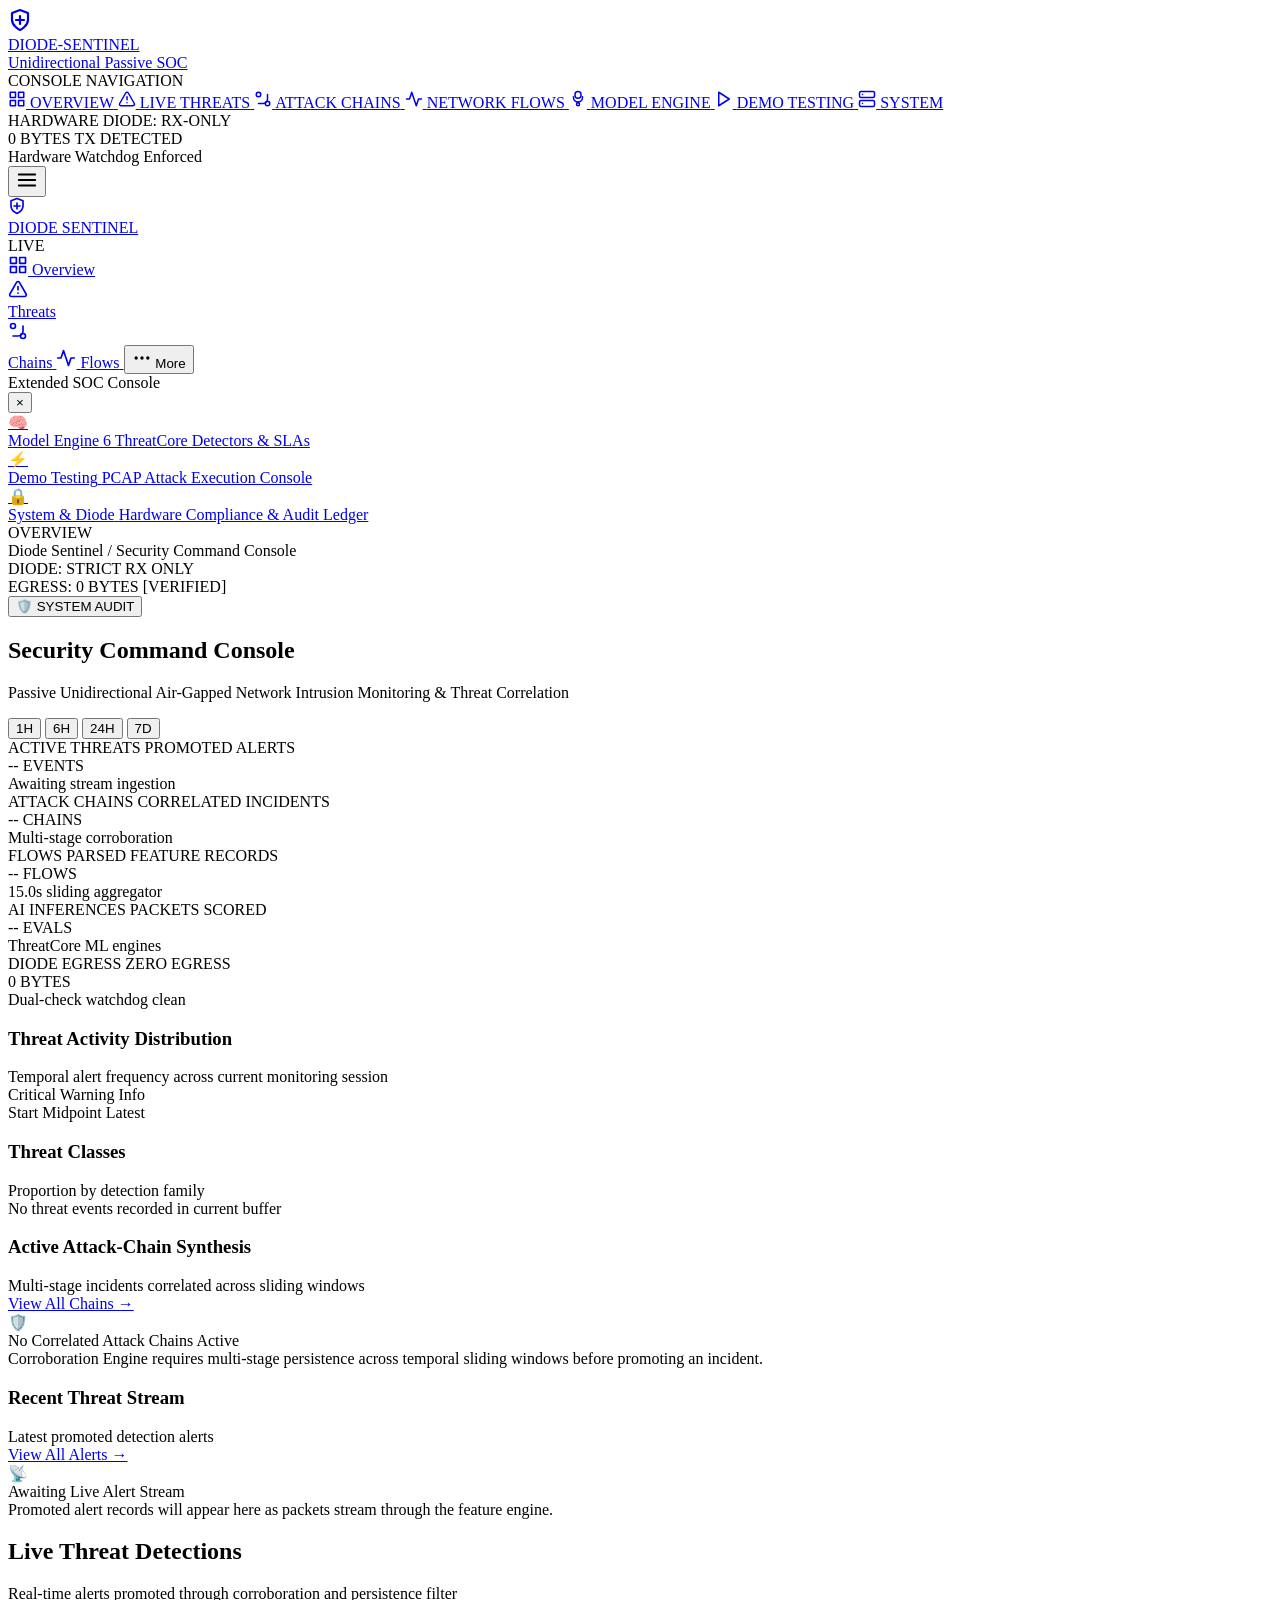
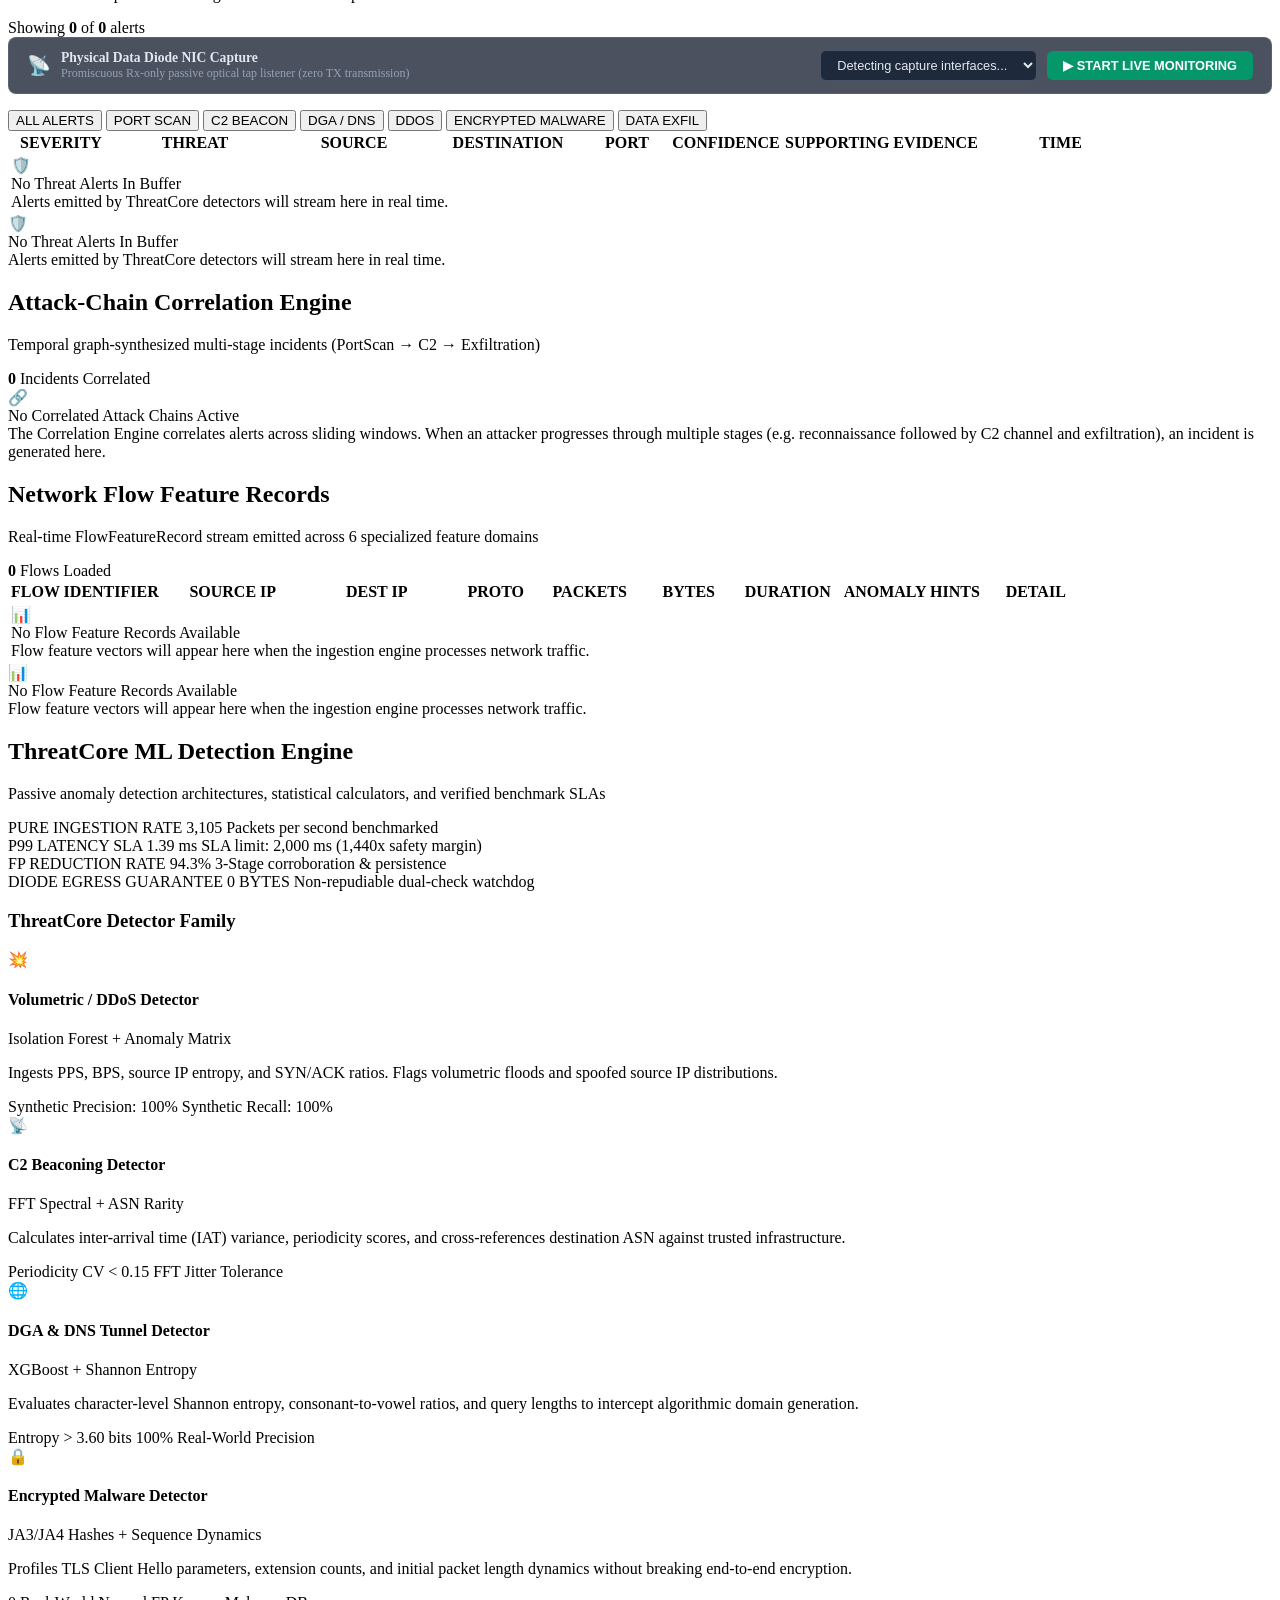
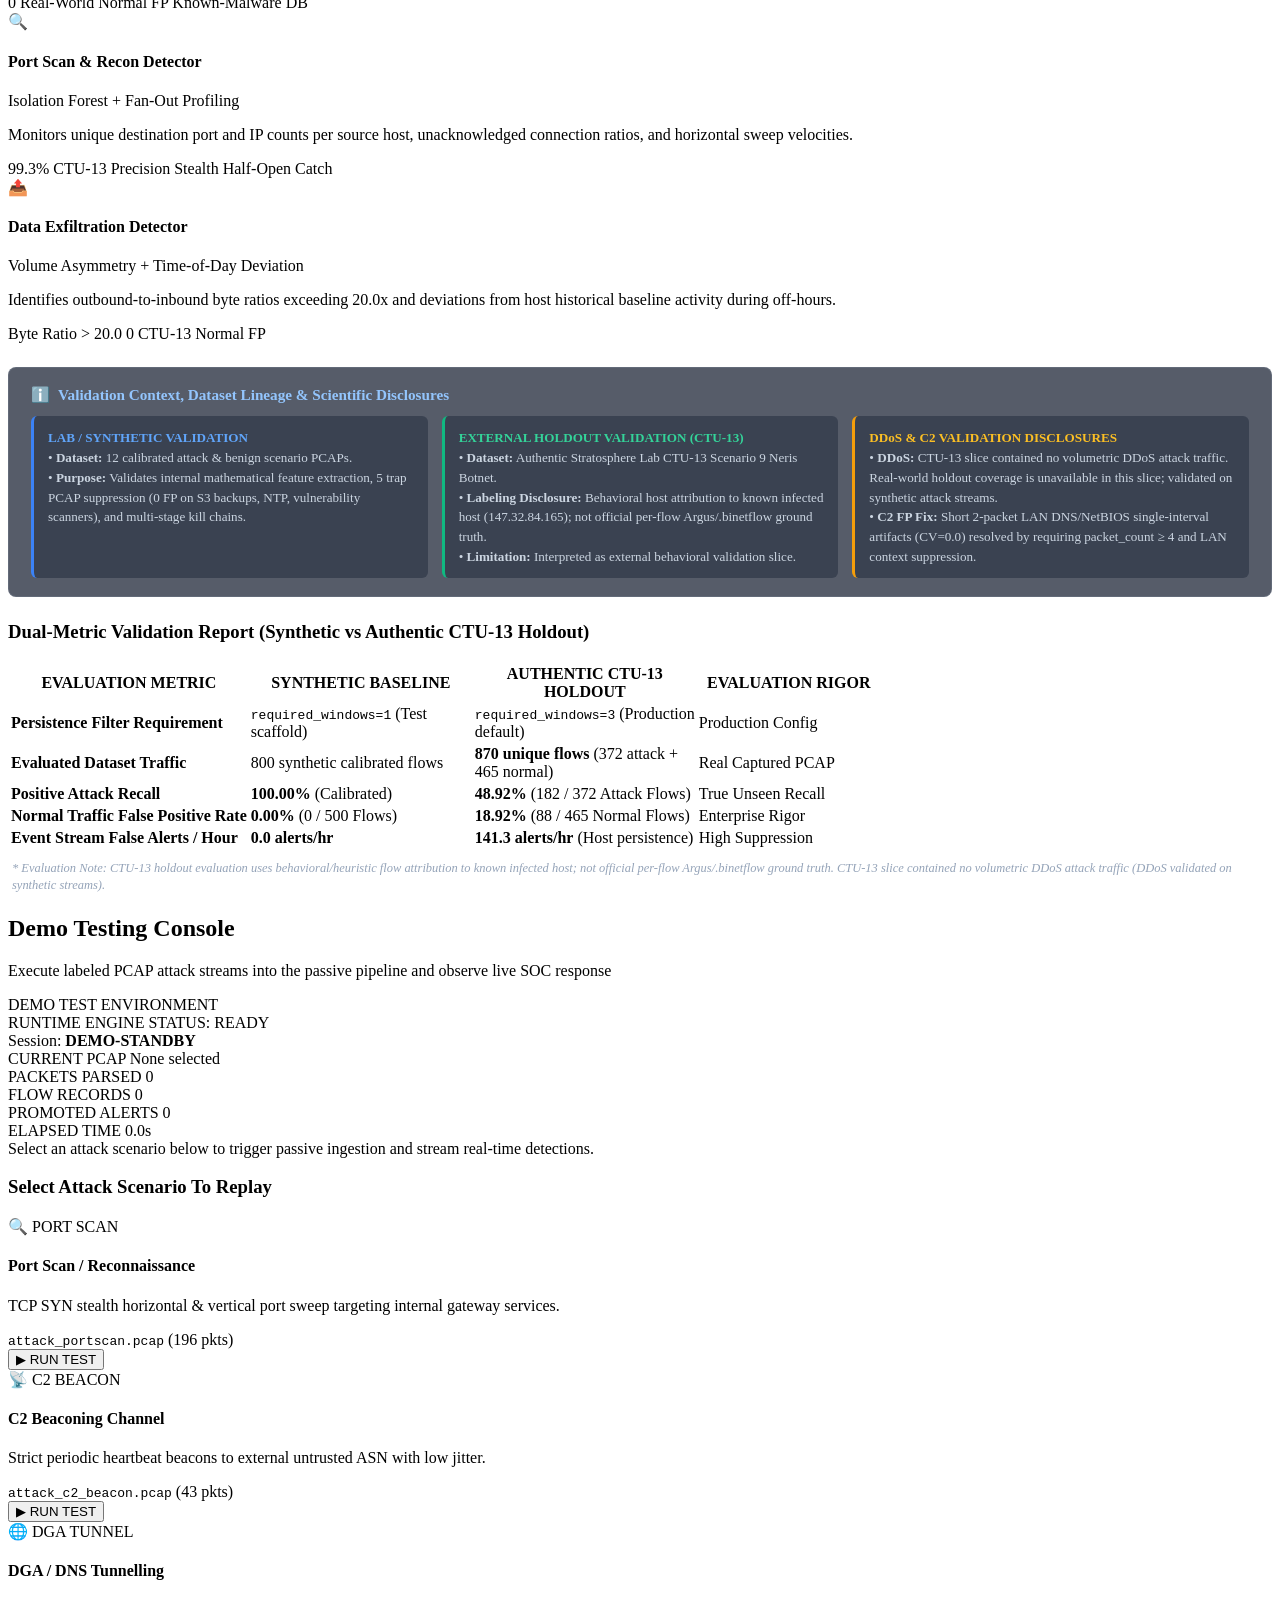
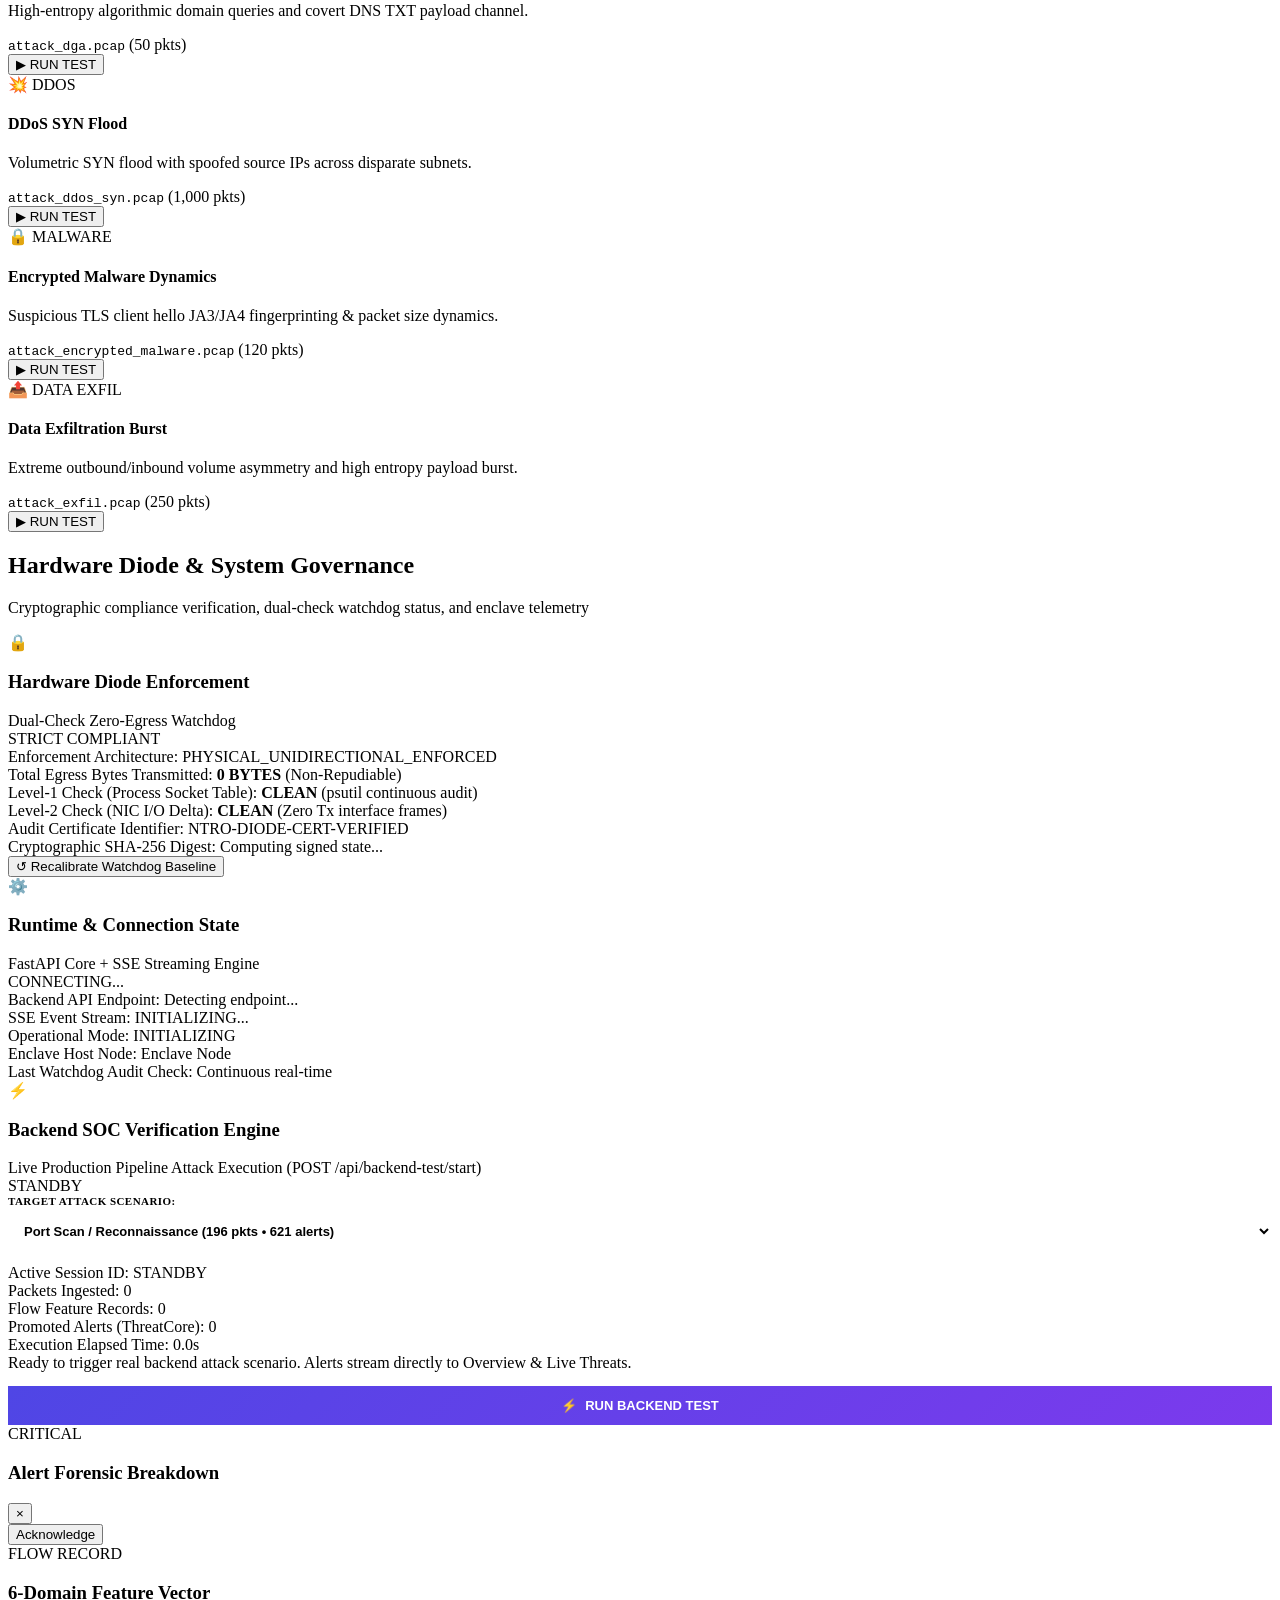
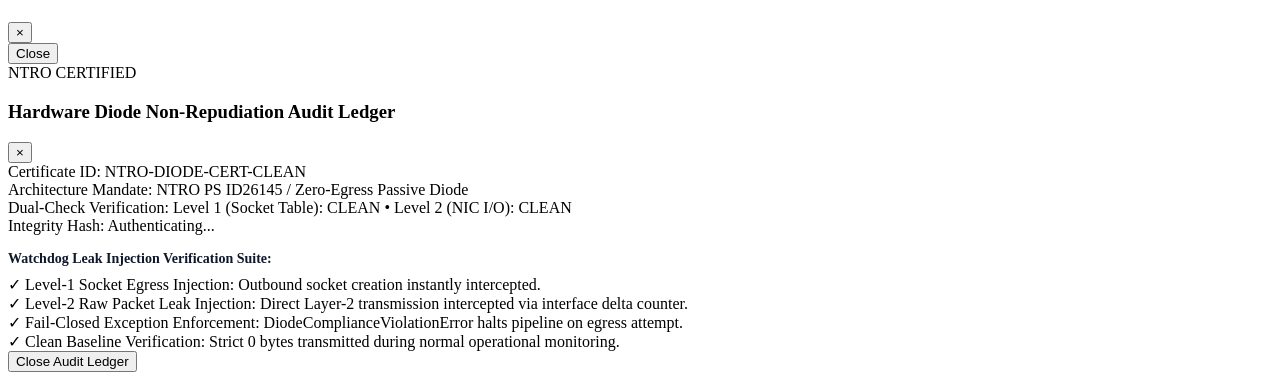
==== commit 5af2242f: "feat(backend-test): route real backend attack telemetry to SOC dashboard with BACKEND_TEST source ta" ====
--- a/public/index.html
+++ b/public/index.html
@@ -12,6 +12,18 @@
   <link href="https://fonts.googleapis.com/css2?family=JetBrains+Mono:wght@400;500;600;700&family=Plus+Jakarta+Sans:wght@400;500;600;700;800&display=swap" rel="stylesheet" />
   
   <link rel="stylesheet" href="/static/style.css" />
+  
+  <!-- Backend API Gateway Configuration: routes Vercel frontend requests to production Render backend -->
+  <script>
+    (function() {
+      var h = (window.location && window.location.hostname) ? window.location.hostname.toLowerCase() : '';
+      var isLocal = h === 'localhost' || h === '127.0.0.1' || h === '[::1]' || h.endsWith('.local') || h.startsWith('192.168.') || h.startsWith('10.');
+      var isRender = h.indexOf('onrender.com') !== -1;
+      if (!isLocal && !isRender && !window.DIODE_API_BASE_URL) {
+        window.DIODE_API_BASE_URL = 'https://diode-senital.onrender.com';
+      }
+    })();
+  </script>
 </head>
 <body>
   <div class="app-layout">
@@ -1001,6 +1013,65 @@
               </div>
             </div>
           </div>
+
+          <!-- Backend SOC Verification Engine Card -->
+          <div class="system-card highlight-border" style="border-color: rgba(99, 102, 241, 0.4);">
+            <div class="sys-card-header">
+              <div class="sys-header-left">
+                <span class="sys-icon">⚡</span>
+                <div>
+                  <h3 class="sys-title">Backend SOC Verification Engine</h3>
+                  <span class="sys-subtitle">Live Production Pipeline Attack Execution (POST /api/backend-test/start)</span>
+                </div>
+              </div>
+              <span class="compliance-pill purple" id="backendTestPill">STANDBY</span>
+            </div>
+
+            <div style="margin-bottom: 14px;">
+              <label for="backendTestScenarioSelect" style="display:block; font-size:11px; font-weight:700; color:var(--text-muted); margin-bottom:6px; letter-spacing:0.04em;">
+                TARGET ATTACK SCENARIO:
+              </label>
+              <select id="backendTestScenarioSelect" class="form-select" style="width:100%; padding:10px 12px; border-radius:var(--radius-md); border:1px solid var(--border-card); background:var(--bg-canvas); font-size:13px; font-weight:600; color:var(--text-main);">
+                <option value="data_generation/pcaps/attack_portscan.pcap">Port Scan / Reconnaissance (196 pkts &bull; 621 alerts)</option>
+                <option value="data_generation/pcaps/attack_c2_beacon.pcap">C2 Periodic Beaconing Channel (43 pkts &bull; 17 alerts)</option>
+                <option value="data_generation/pcaps/attack_dga.pcap">DGA / DNS Tunnelling (50 pkts &bull; 50 alerts)</option>
+                <option value="data_generation/pcaps/attack_encrypted_malware.pcap">Encrypted Malware Dynamics (80 pkts &bull; 10 alerts)</option>
+                <option value="data_generation/pcaps/attack_exfil.pcap">Data Exfiltration Burst (223 pkts &bull; 11 alerts)</option>
+                <option value="data_generation/pcaps/attack_ddos_syn.pcap">DDoS SYN Flood (1,000 pkts &bull; 4,236 alerts)</option>
+              </select>
+            </div>
+
+            <div class="compliance-metrics-table">
+              <div class="c-row">
+                <span class="c-key">Active Session ID:</span>
+                <span class="c-val mono" id="backendTestSessionId">STANDBY</span>
+              </div>
+              <div class="c-row">
+                <span class="c-key">Packets Ingested:</span>
+                <span class="c-val mono" id="backendTestPackets">0</span>
+              </div>
+              <div class="c-row">
+                <span class="c-key">Flow Feature Records:</span>
+                <span class="c-val mono" id="backendTestFlows">0</span>
+              </div>
+              <div class="c-row">
+                <span class="c-key">Promoted Alerts (ThreatCore):</span>
+                <span class="c-val mono emerald-text" id="backendTestAlerts">0</span>
+              </div>
+              <div class="c-row">
+                <span class="c-key">Execution Elapsed Time:</span>
+                <span class="c-val mono" id="backendTestElapsed">0.0s</span>
+              </div>
+            </div>
+
+            <div class="backend-test-msg" id="backendTestActionMsg">
+              Ready to trigger real backend attack scenario. Alerts stream directly to Overview &amp; Live Threats.
+            </div>
+
+            <button class="btn-primary" id="btnRunBackendTest" style="width:100%; margin-top:14px; padding:12px; background:linear-gradient(135deg, #4F46E5 0%, #7C3AED 100%); color:#FFFFFF; border:none; border-radius:var(--radius-md); font-weight:800; font-size:13px; cursor:pointer; display:flex; align-items:center; justify-content:center; gap:8px;">
+              <span>⚡</span> RUN BACKEND TEST
+            </button>
+          </div>
         </div>
       </section>
 
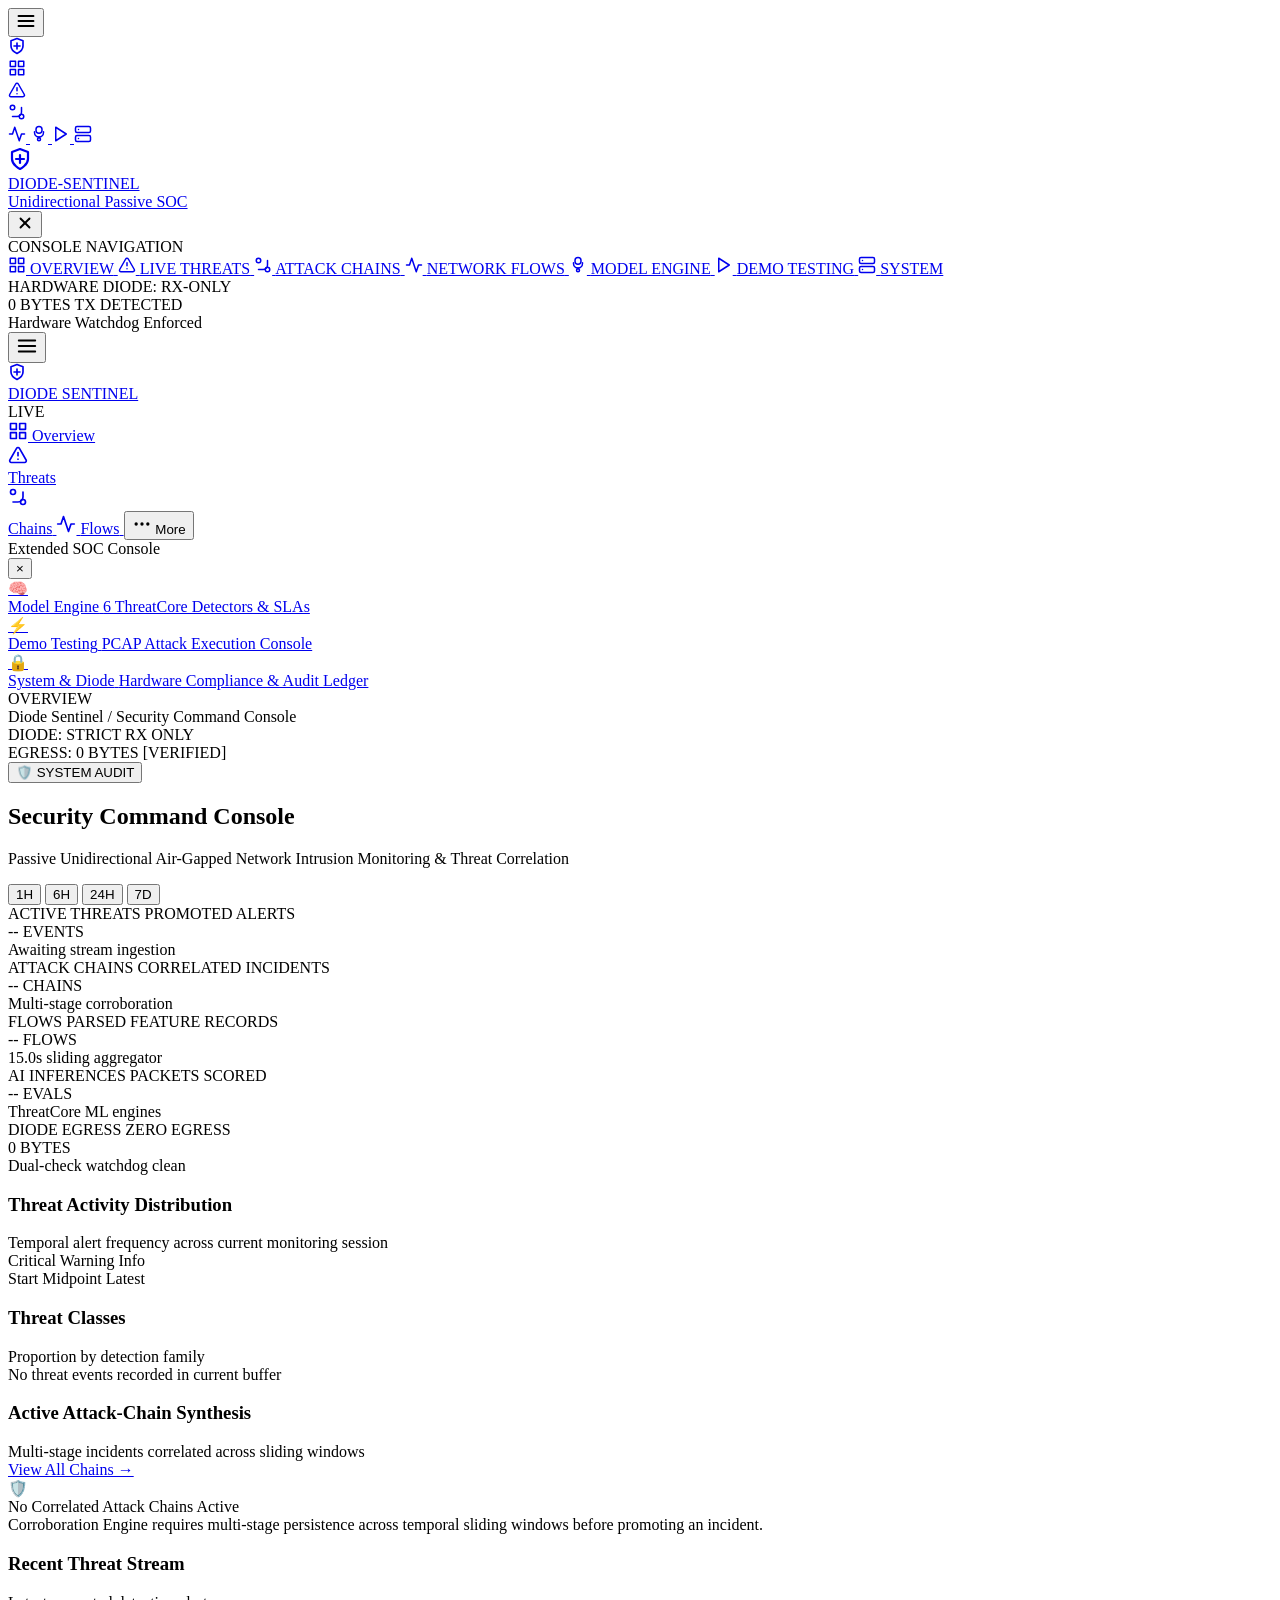
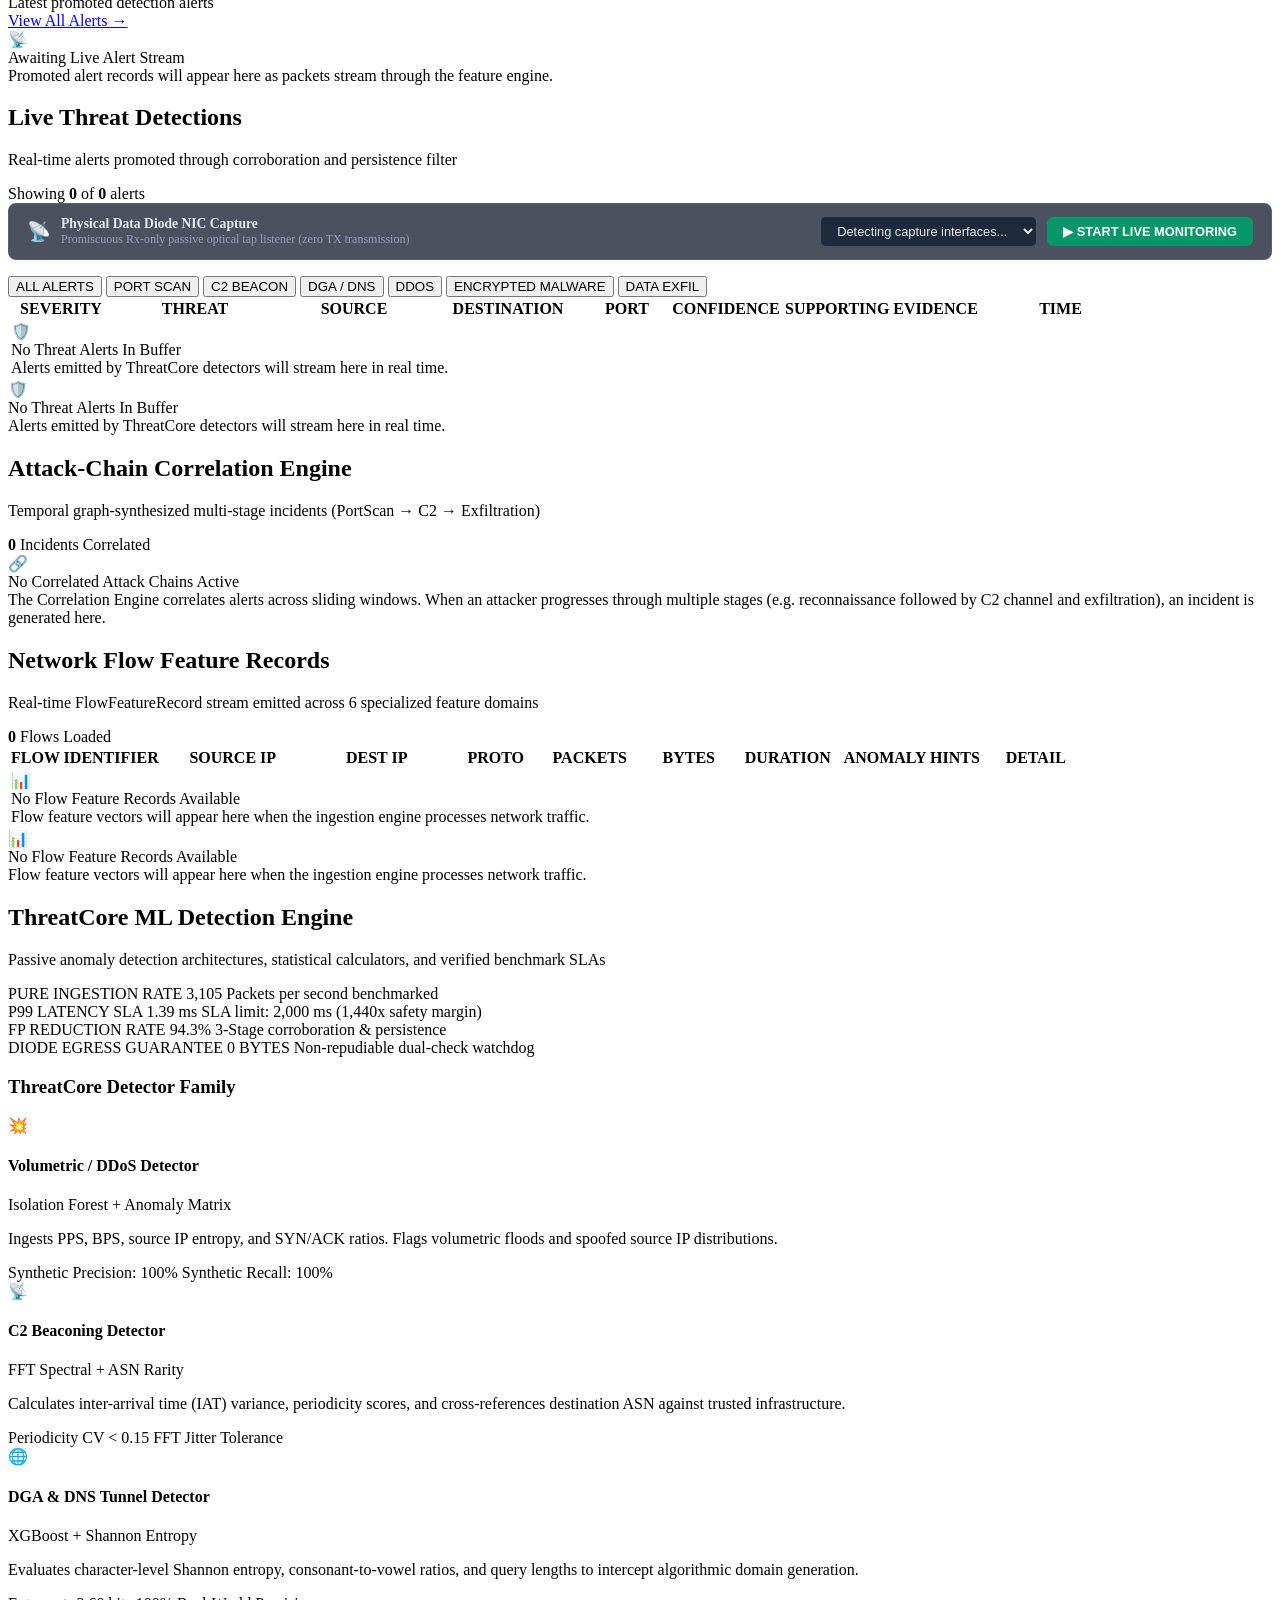
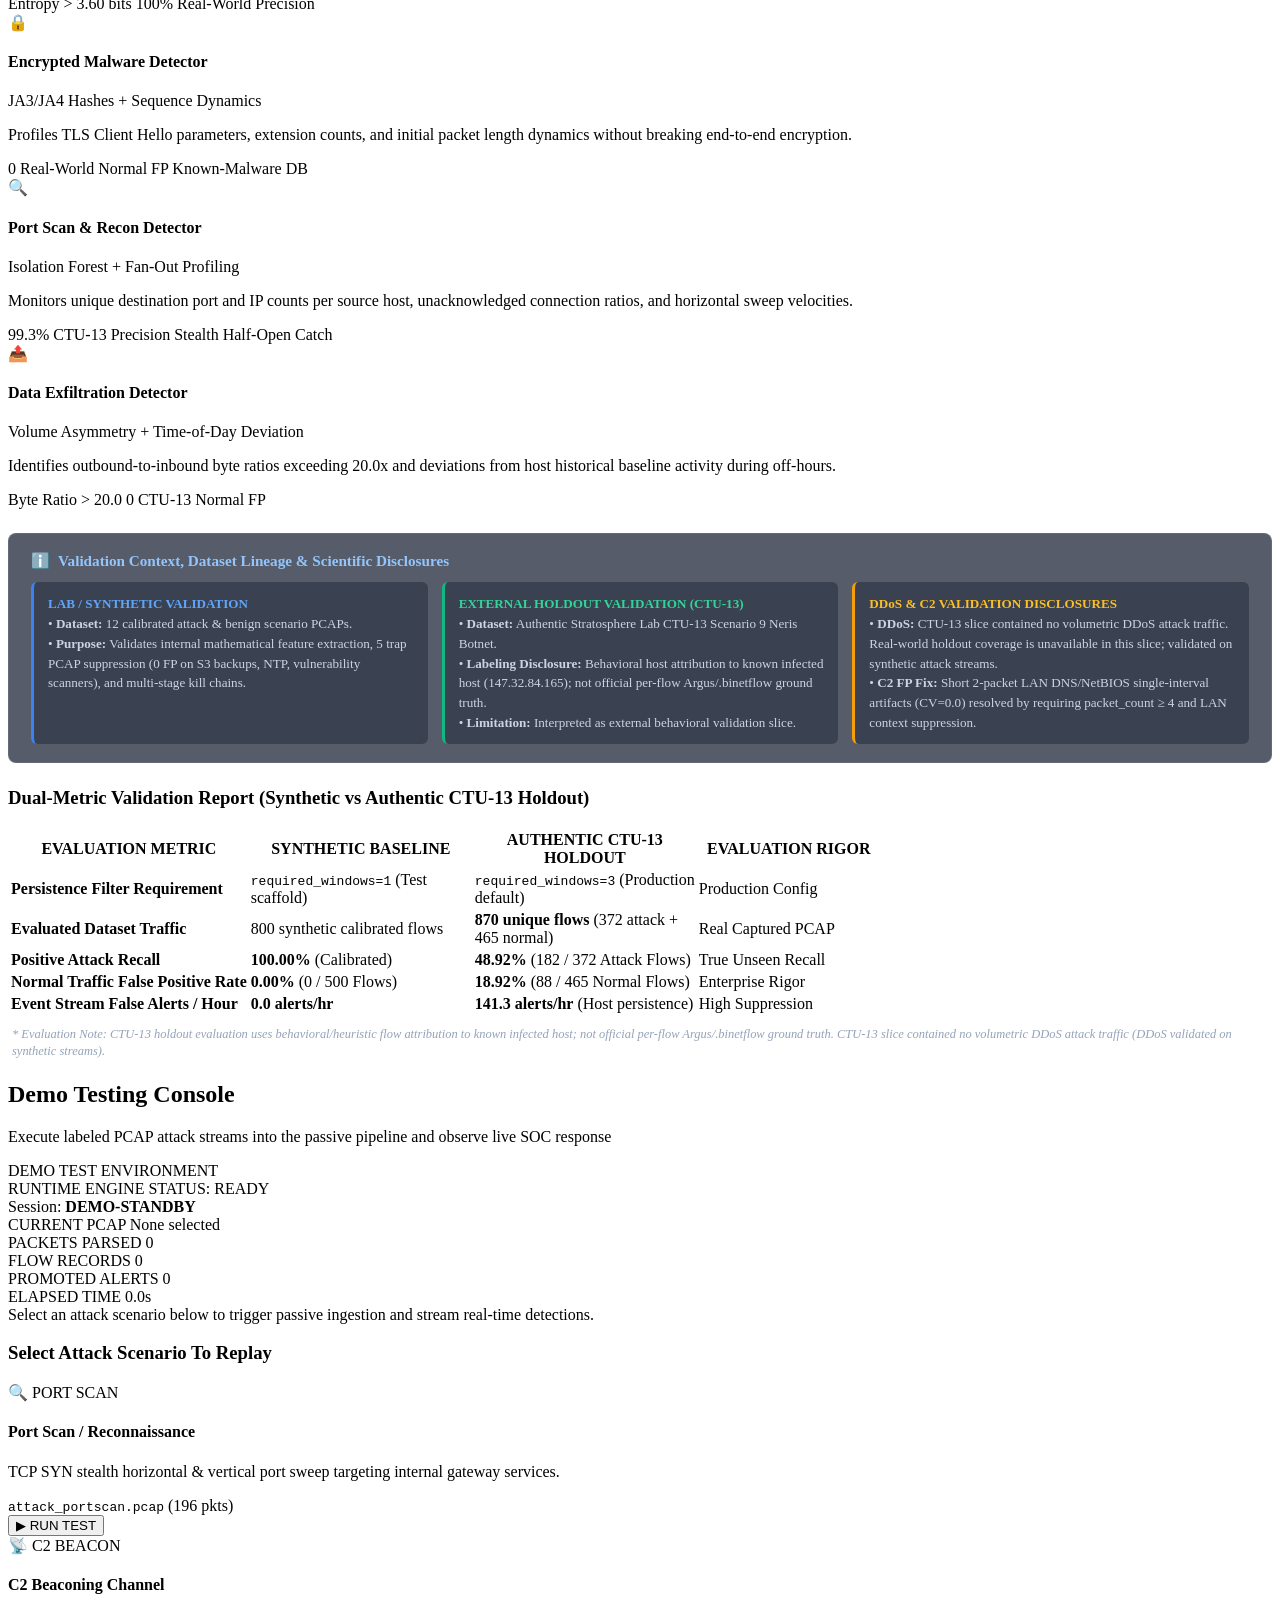
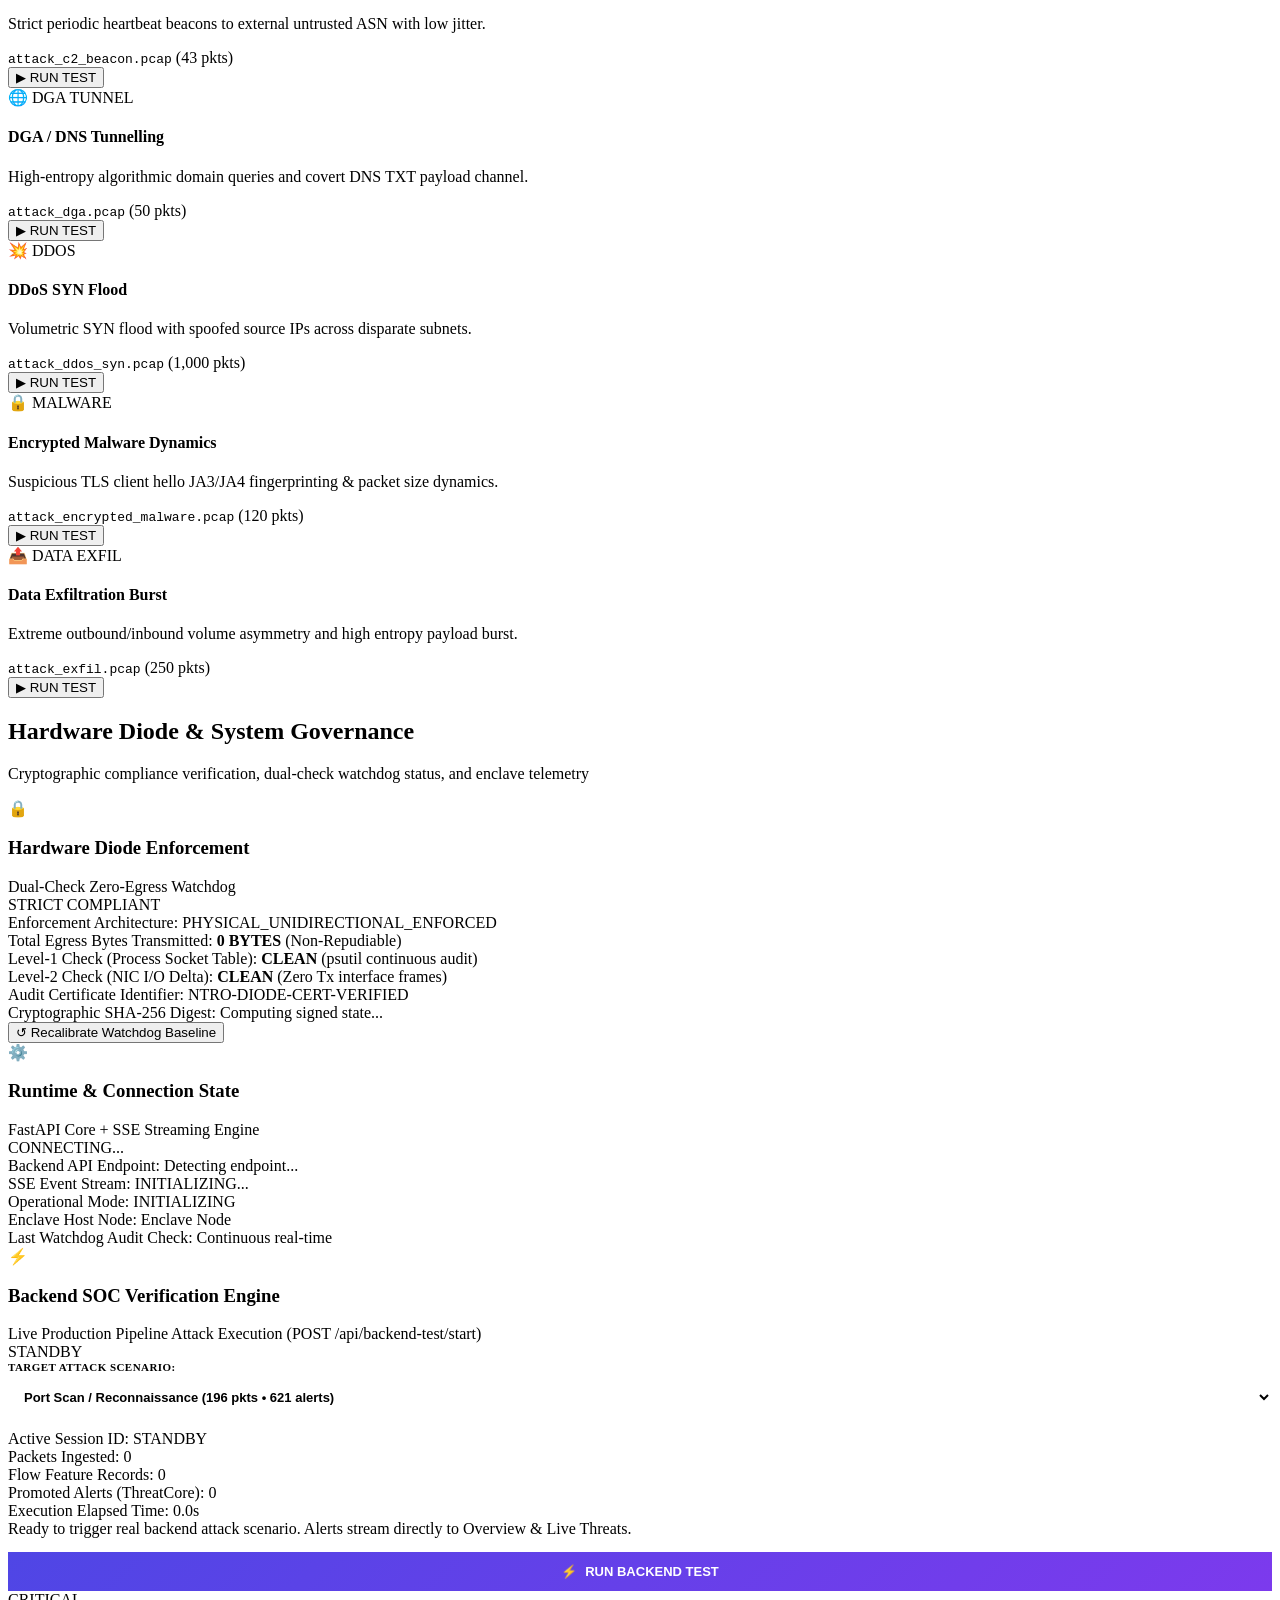
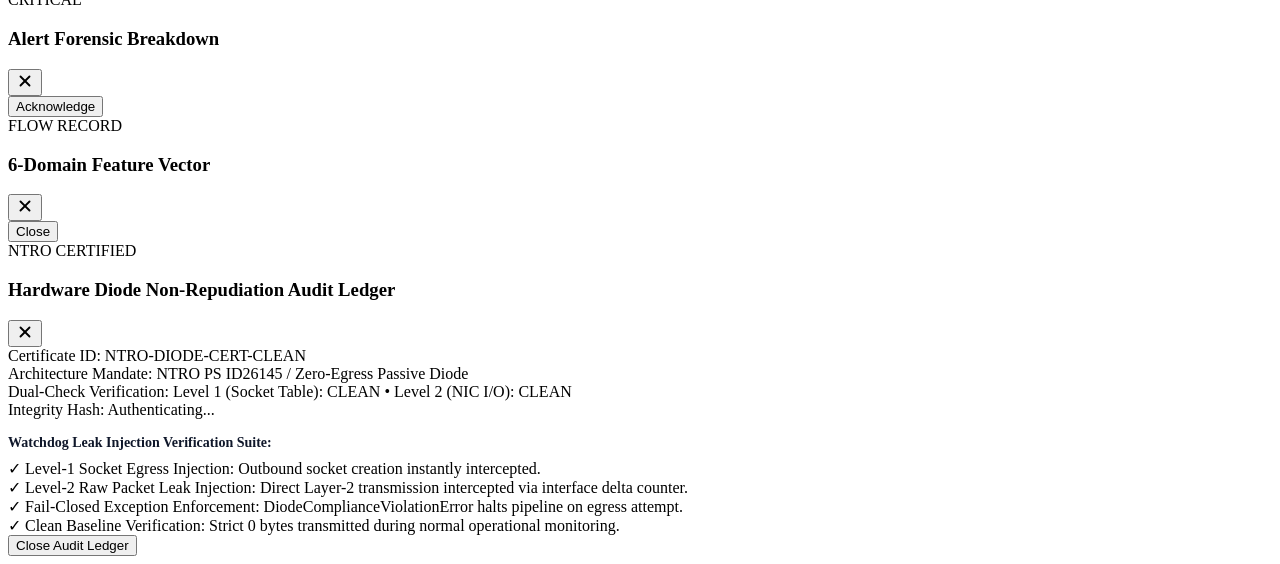
==== commit 80acef50: "feat(ui): collapsible ChatGPT-style sidebar and audit ledger modal fix" ====
--- a/public/index.html
+++ b/public/index.html
@@ -28,8 +28,75 @@
 <body>
   <div class="app-layout">
     
+    <!-- Collapsible Sidebar Backdrop Overlay -->
+    <div class="sidebar-backdrop" id="sidebarBackdrop" aria-hidden="true"></div>
+
+    <!-- Collapsed Navigation Rail (Fixed Viewport Anchor) -->
+    <aside class="desktop-rail" id="desktopRail" aria-label="Quick Navigation Rail">
+      <div class="rail-top">
+        <button class="rail-btn-toggle" id="btnRailToggle" aria-label="Open navigation" title="Expand Navigation (Menu)">
+          <svg width="20" height="20" viewBox="0 0 24 24" fill="none" stroke="currentColor" stroke-width="2.2" stroke-linecap="round" stroke-linejoin="round">
+            <line x1="3" y1="12" x2="21" y2="12"/>
+            <line x1="3" y1="6" x2="21" y2="6"/>
+            <line x1="3" y1="18" x2="21" y2="18"/>
+          </svg>
+        </button>
+        <a href="/dashboard/overview" class="rail-brand-icon" data-route="/dashboard/overview" title="Diode Sentinel Home">
+          <div class="diode-shield-mark sm">
+            <svg width="18" height="18" viewBox="0 0 24 24" fill="none" stroke="currentColor" stroke-width="2.2" stroke-linecap="round" stroke-linejoin="round">
+              <path d="M12 22s8-4 8-10V5l-8-3-8 3v7c0 6 8 10 8 10z"/>
+              <path d="M12 8v8"/>
+              <path d="M8 12h8"/>
+            </svg>
+          </div>
+        </a>
+      </div>
+
+      <nav class="rail-nav">
+        <a href="/dashboard/overview" class="rail-nav-item active" data-route="/dashboard/overview" id="rail-nav-overview" title="Overview">
+          <svg width="18" height="18" viewBox="0 0 24 24" fill="none" stroke="currentColor" stroke-width="2" stroke-linecap="round" stroke-linejoin="round"><rect x="3" y="3" width="7" height="7"/><rect x="14" y="3" width="7" height="7"/><rect x="14" y="14" width="7" height="7"/><rect x="3" y="14" width="7" height="7"/></svg>
+        </a>
+
+        <a href="/dashboard/threats" class="rail-nav-item" data-route="/dashboard/threats" id="rail-nav-threats" title="Live Threats">
+          <div class="rail-icon-wrapper">
+            <svg width="18" height="18" viewBox="0 0 24 24" fill="none" stroke="currentColor" stroke-width="2" stroke-linecap="round" stroke-linejoin="round"><path d="m21.73 18-8-14a2 2 0 0 0-3.48 0l-8 14A2 2 0 0 0 4 21h16a2 2 0 0 0 1.73-3Z"/><line x1="12" y1="9" x2="12" y2="13"/><line x1="12" y1="17" x2="12.01" y2="17"/></svg>
+            <span class="rail-counter-dot" id="railThreatDot" style="display:none;"></span>
+          </div>
+        </a>
+
+        <a href="/dashboard/incidents" class="rail-nav-item" data-route="/dashboard/incidents" id="rail-nav-incidents" title="Attack Chains">
+          <div class="rail-icon-wrapper">
+            <svg width="18" height="18" viewBox="0 0 24 24" fill="none" stroke="currentColor" stroke-width="2" stroke-linecap="round" stroke-linejoin="round"><circle cx="18" cy="18" r="3"/><circle cx="6" cy="6" r="3"/><path d="M18 6v6a6 6 0 0 1-6 6H6"/></svg>
+            <span class="rail-counter-dot" id="railIncidentDot" style="display:none;"></span>
+          </div>
+        </a>
+
+        <a href="/dashboard/flows" class="rail-nav-item" data-route="/dashboard/flows" id="rail-nav-flows" title="Network Flows">
+          <svg width="18" height="18" viewBox="0 0 24 24" fill="none" stroke="currentColor" stroke-width="2" stroke-linecap="round" stroke-linejoin="round"><polyline points="22 12 18 12 15 21 9 3 6 12 2 12"/></svg>
+        </a>
+
+        <a href="/dashboard/engine" class="rail-nav-item" data-route="/dashboard/engine" id="rail-nav-engine" title="Model Engine">
+          <svg width="18" height="18" viewBox="0 0 24 24" fill="none" stroke="currentColor" stroke-width="2" stroke-linecap="round" stroke-linejoin="round"><path d="M12 2a4 4 0 0 0-4 4v1a4 4 0 0 0 8 0V6a4 4 0 0 0-4-4Z"/><path d="M18 9v1a6 6 0 0 1-12 0V9"/><circle cx="12" cy="19" r="2"/><line x1="12" y1="16" x2="12" y2="17"/></svg>
+        </a>
+
+        <a href="/dashboard/demo" class="rail-nav-item" data-route="/dashboard/demo" id="rail-nav-demo" title="Demo Testing">
+          <svg width="18" height="18" viewBox="0 0 24 24" fill="none" stroke="currentColor" stroke-width="2" stroke-linecap="round" stroke-linejoin="round"><polygon points="5 3 19 12 5 21 5 3"/></svg>
+        </a>
+
+        <a href="/dashboard/system" class="rail-nav-item" data-route="/dashboard/system" id="rail-nav-system" title="System & Diode">
+          <svg width="18" height="18" viewBox="0 0 24 24" fill="none" stroke="currentColor" stroke-width="2" stroke-linecap="round" stroke-linejoin="round"><rect x="2" y="2" width="20" height="8" rx="2" ry="2"/><rect x="2" y="14" width="20" height="8" rx="2" ry="2"/><line x1="6" y1="6" x2="6.01" y2="6"/><line x1="6" y1="18" x2="6.01" y2="18"/></svg>
+        </a>
+      </nav>
+
+      <div class="rail-footer">
+        <div class="rail-status-dot" title="Diode Watchdog: Strict Physical RX Only">
+          <span class="pulse-indicator emerald sm"></span>
+        </div>
+      </div>
+    </aside>
+
     <!-- ====================================================================
-         1. DESKTOP SIDEBAR (Visible >= 1024px)
+         1. COLLAPSIBLE SIDEBAR DRAWER (Overlay on Demand)
          ==================================================================== -->
     <aside class="desktop-sidebar" id="desktopSidebar">
       <div class="sidebar-top">
@@ -46,6 +113,12 @@
             <div class="brand-sub">Unidirectional Passive SOC</div>
           </div>
         </a>
+        <button class="btn-sidebar-close" id="btnCloseSidebar" aria-label="Close navigation" title="Close navigation (Esc)">
+          <svg width="18" height="18" viewBox="0 0 24 24" fill="none" stroke="currentColor" stroke-width="2.5" stroke-linecap="round" stroke-linejoin="round">
+            <line x1="18" y1="6" x2="6" y2="18"></line>
+            <line x1="6" y1="6" x2="18" y2="18"></line>
+          </svg>
+        </button>
       </div>
 
       <!-- Navigation items -->
@@ -1090,7 +1163,12 @@
           <span class="modal-badge rose" id="mAlertSeverity">CRITICAL</span>
           <h3 class="modal-title" id="mAlertTitle">Alert Forensic Breakdown</h3>
         </div>
-        <button class="btn-modal-close" id="btnCloseAlertModal">&times;</button>
+        <button class="btn-modal-close" id="btnCloseAlertModal" aria-label="Close alert forensic breakdown" title="Close alert details (Esc)">
+          <svg width="18" height="18" viewBox="0 0 24 24" fill="none" stroke="currentColor" stroke-width="2.5" stroke-linecap="round" stroke-linejoin="round">
+            <line x1="18" y1="6" x2="6" y2="18"></line>
+            <line x1="6" y1="6" x2="18" y2="18"></line>
+          </svg>
+        </button>
       </div>
       <div class="modal-body" id="mAlertBody">
         <!-- Content inserted dynamically -->
@@ -1109,7 +1187,12 @@
           <span class="modal-badge blue">FLOW RECORD</span>
           <h3 class="modal-title" id="mFlowTitle">6-Domain Feature Vector</h3>
         </div>
-        <button class="btn-modal-close" id="btnCloseFlowModal">&times;</button>
+        <button class="btn-modal-close" id="btnCloseFlowModal" aria-label="Close flow details" title="Close flow details (Esc)">
+          <svg width="18" height="18" viewBox="0 0 24 24" fill="none" stroke="currentColor" stroke-width="2.5" stroke-linecap="round" stroke-linejoin="round">
+            <line x1="18" y1="6" x2="6" y2="18"></line>
+            <line x1="6" y1="6" x2="18" y2="18"></line>
+          </svg>
+        </button>
       </div>
       <div class="modal-body" id="mFlowBody">
         <!-- Content inserted dynamically -->
@@ -1128,7 +1211,12 @@
           <span class="modal-badge emerald">NTRO CERTIFIED</span>
           <h3 class="modal-title">Hardware Diode Non-Repudiation Audit Ledger</h3>
         </div>
-        <button class="btn-modal-close" id="btnCloseValidation">&times;</button>
+        <button class="btn-modal-close" id="btnCloseValidation" aria-label="Close audit ledger" title="Close audit ledger (Esc)">
+          <svg width="18" height="18" viewBox="0 0 24 24" fill="none" stroke="currentColor" stroke-width="2.5" stroke-linecap="round" stroke-linejoin="round">
+            <line x1="18" y1="6" x2="6" y2="18"></line>
+            <line x1="6" y1="6" x2="18" y2="18"></line>
+          </svg>
+        </button>
       </div>
       <div class="modal-body" id="validationModalBody">
         <div class="audit-cert-box">
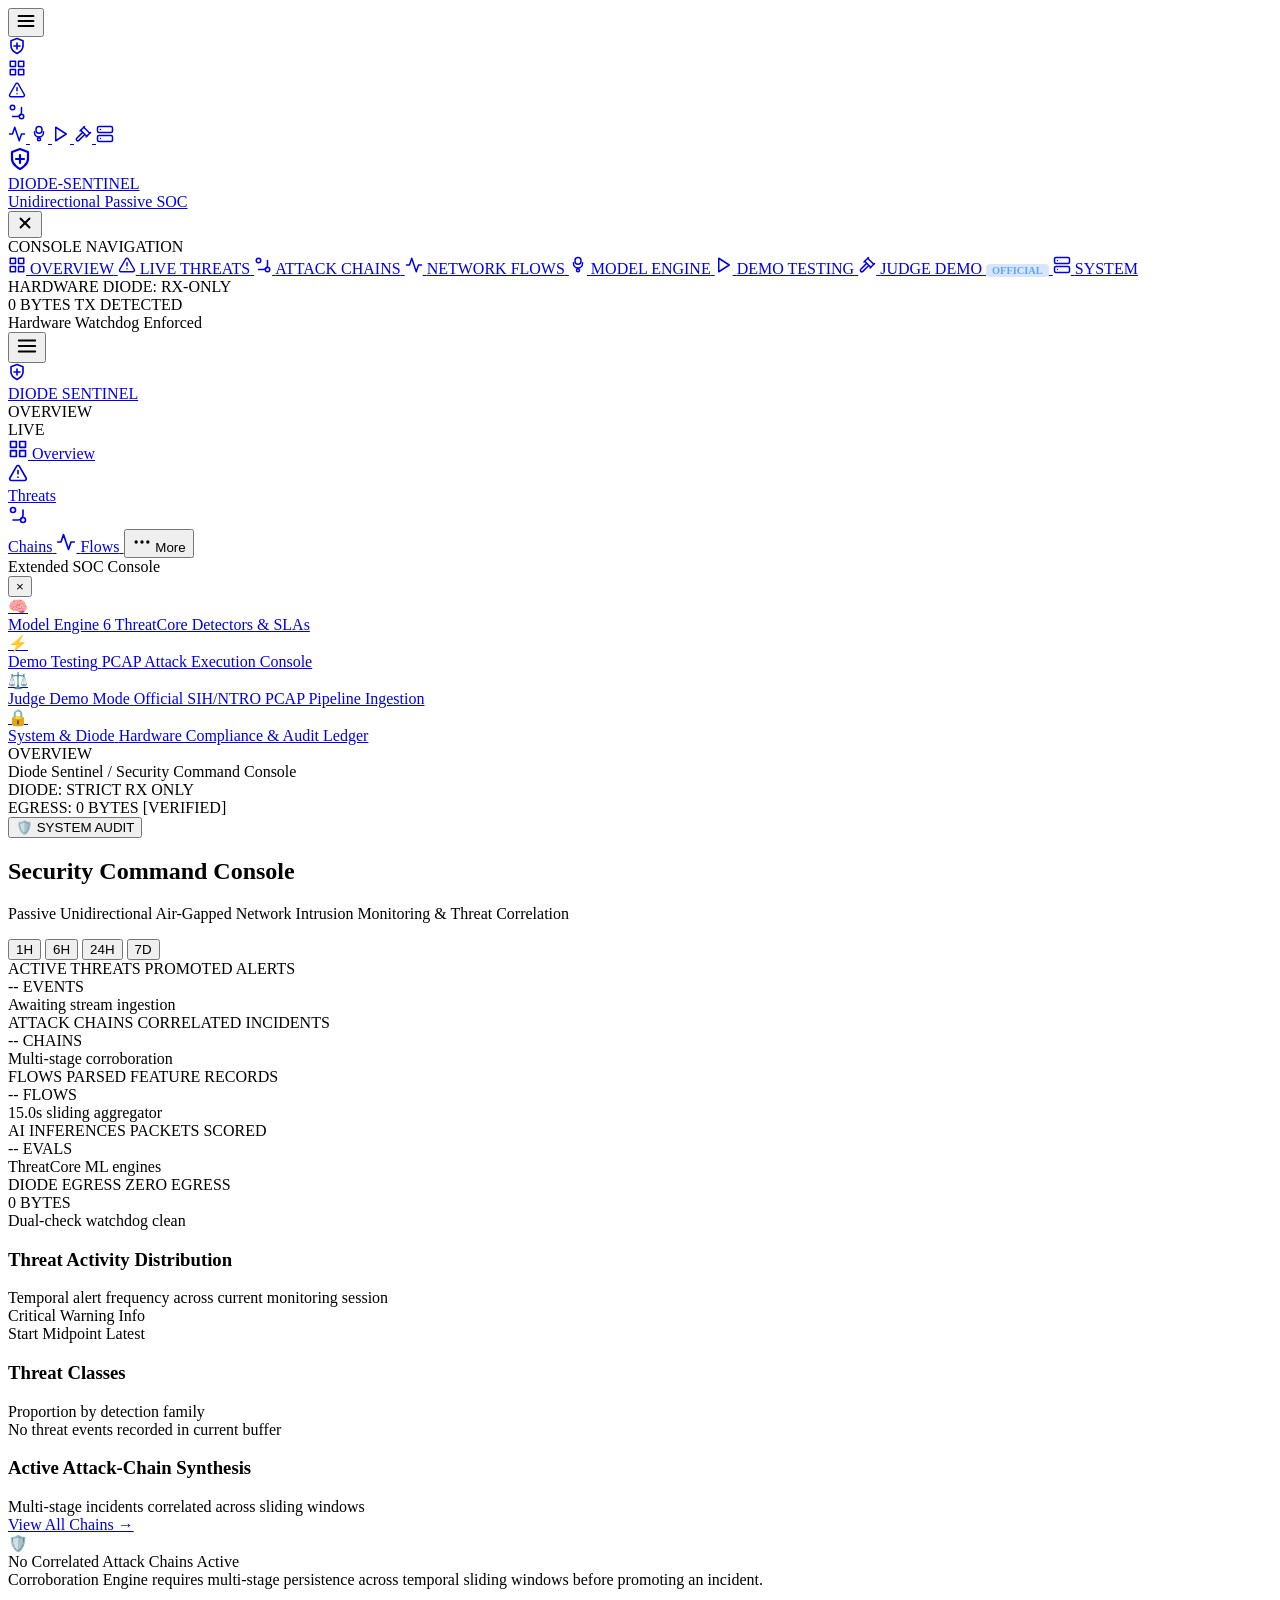
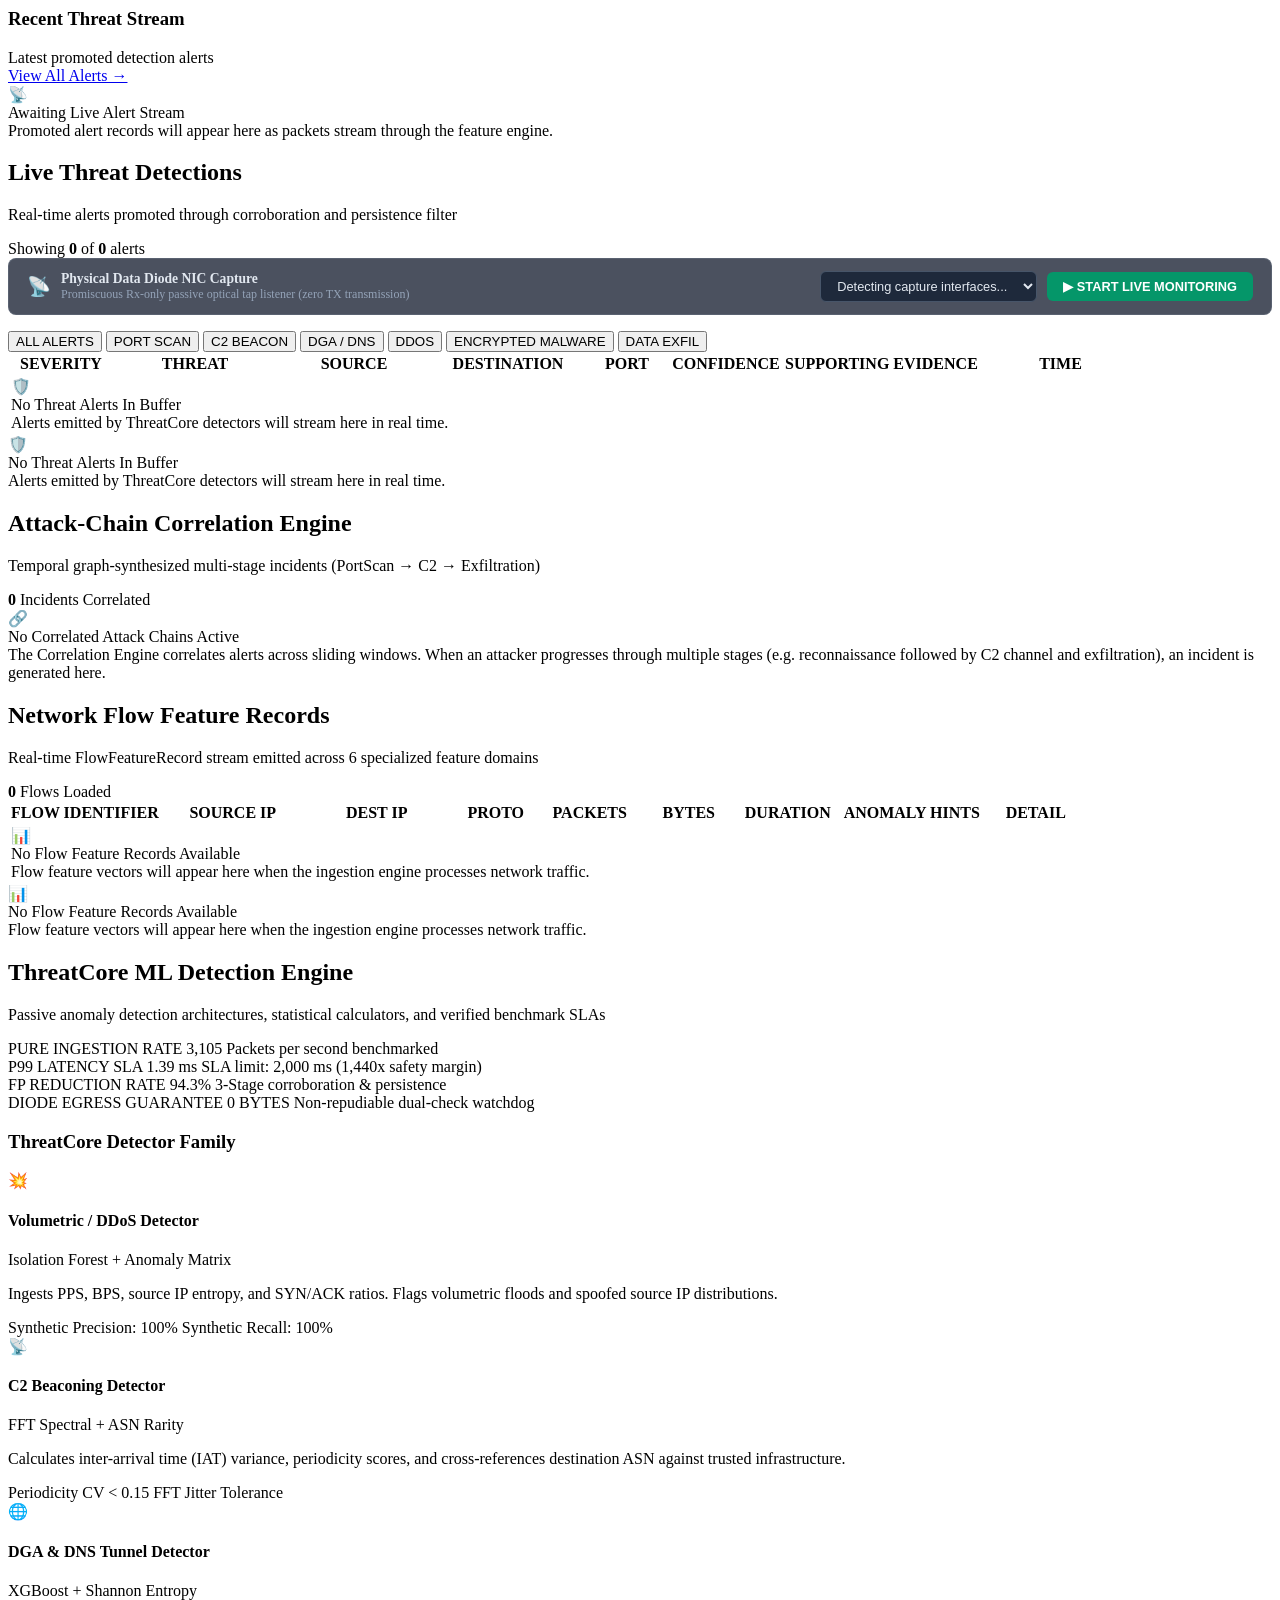
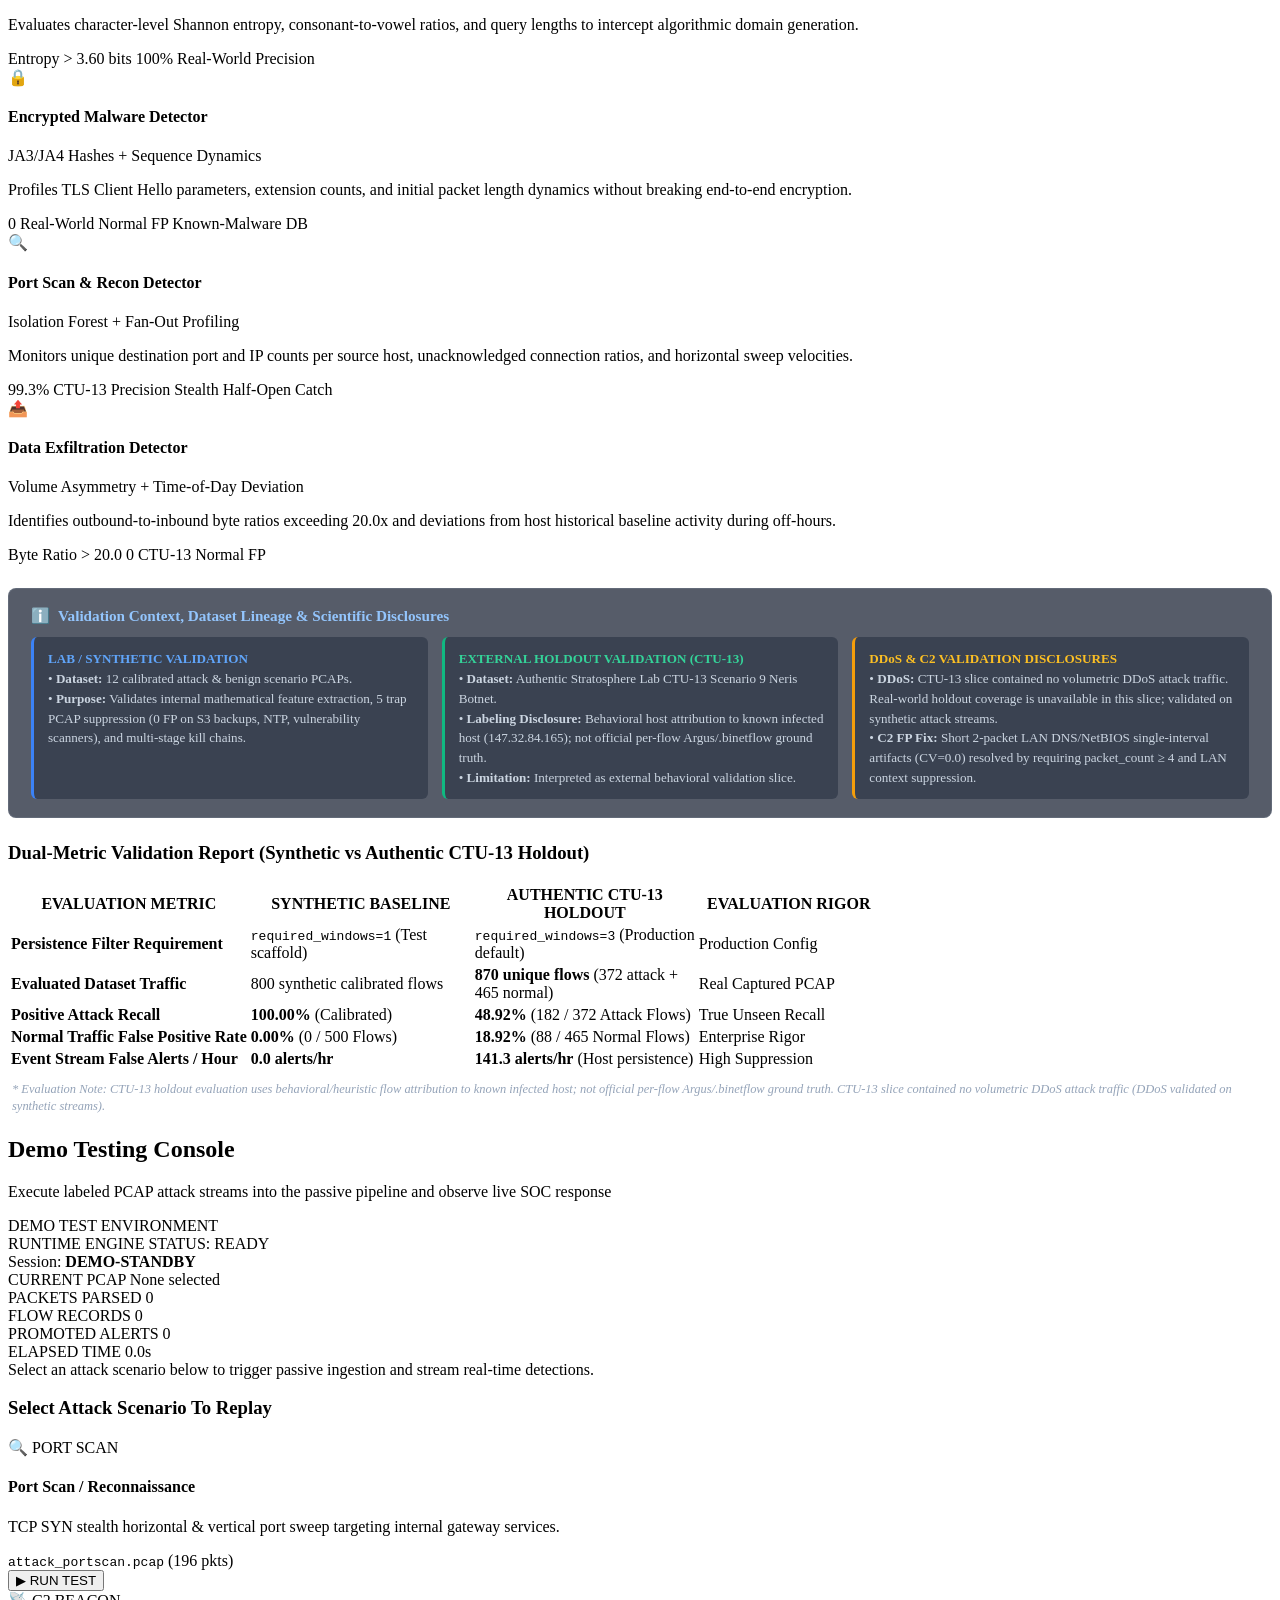
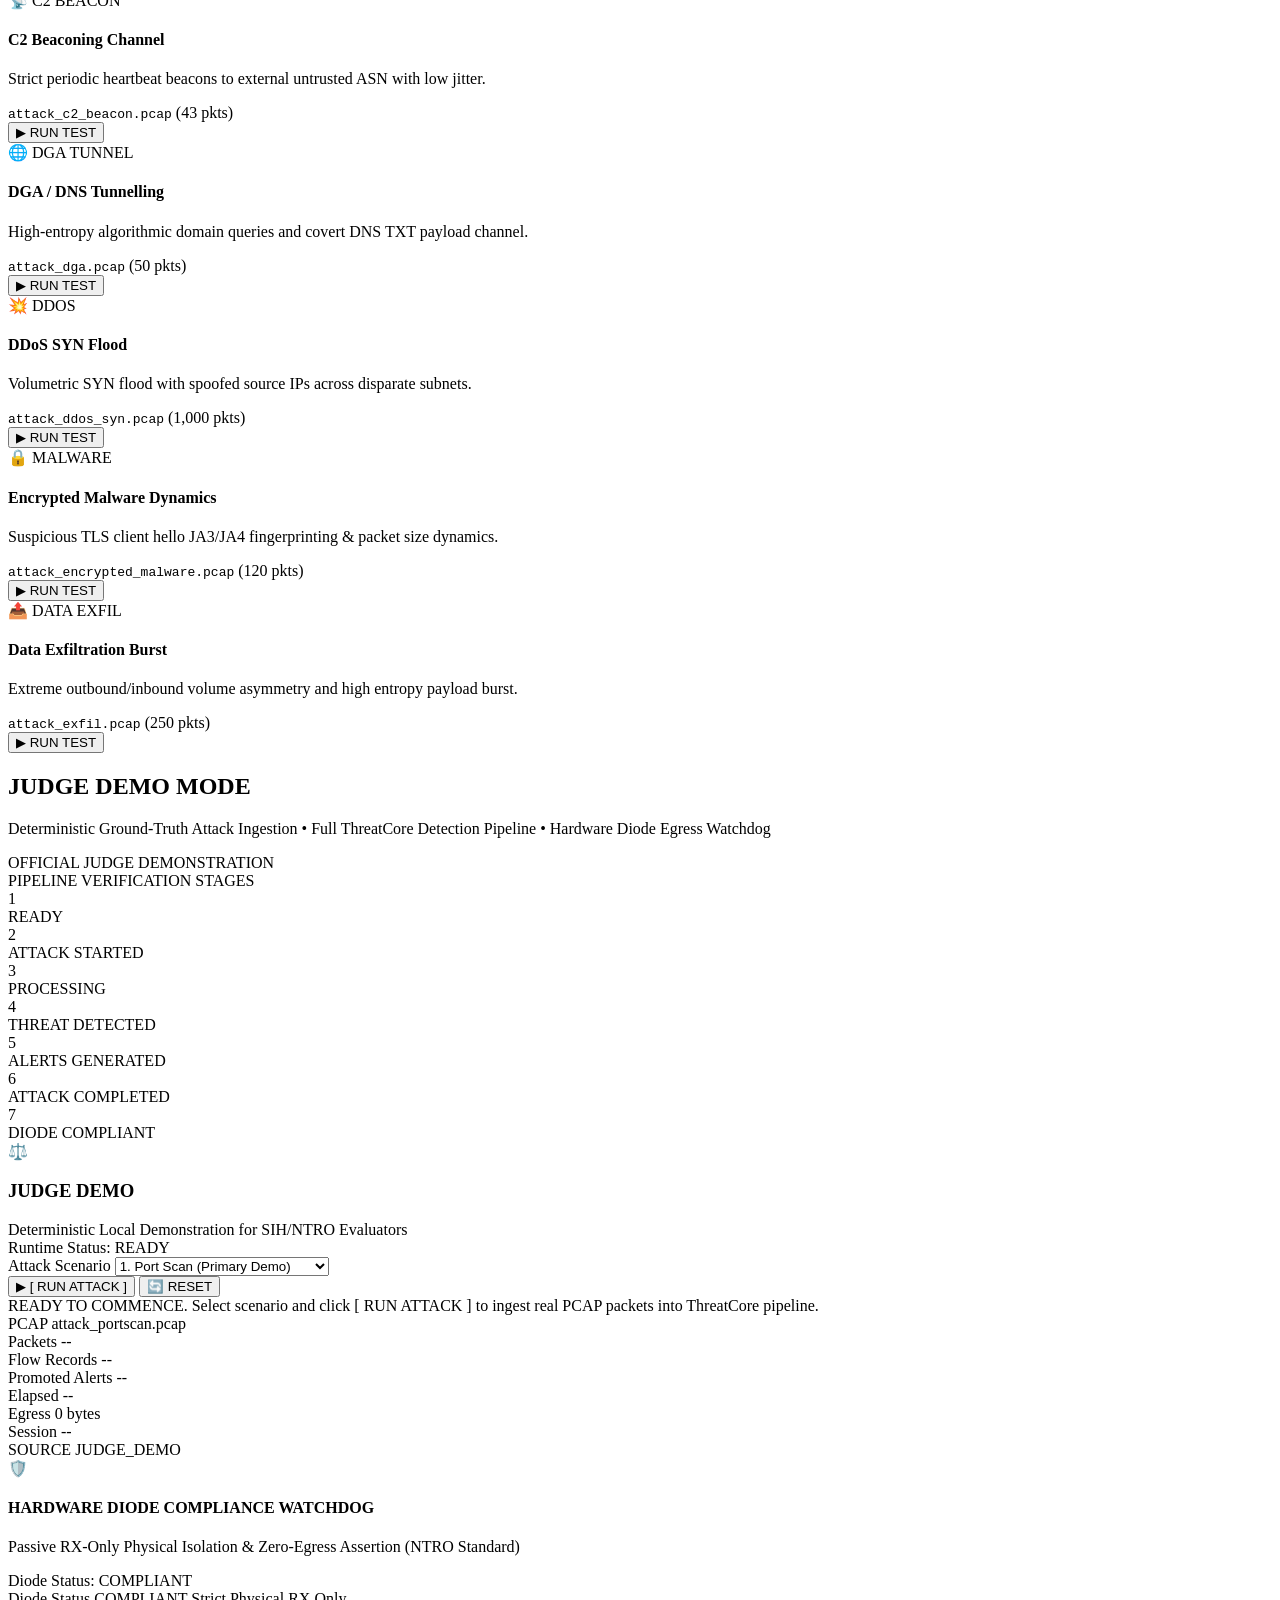
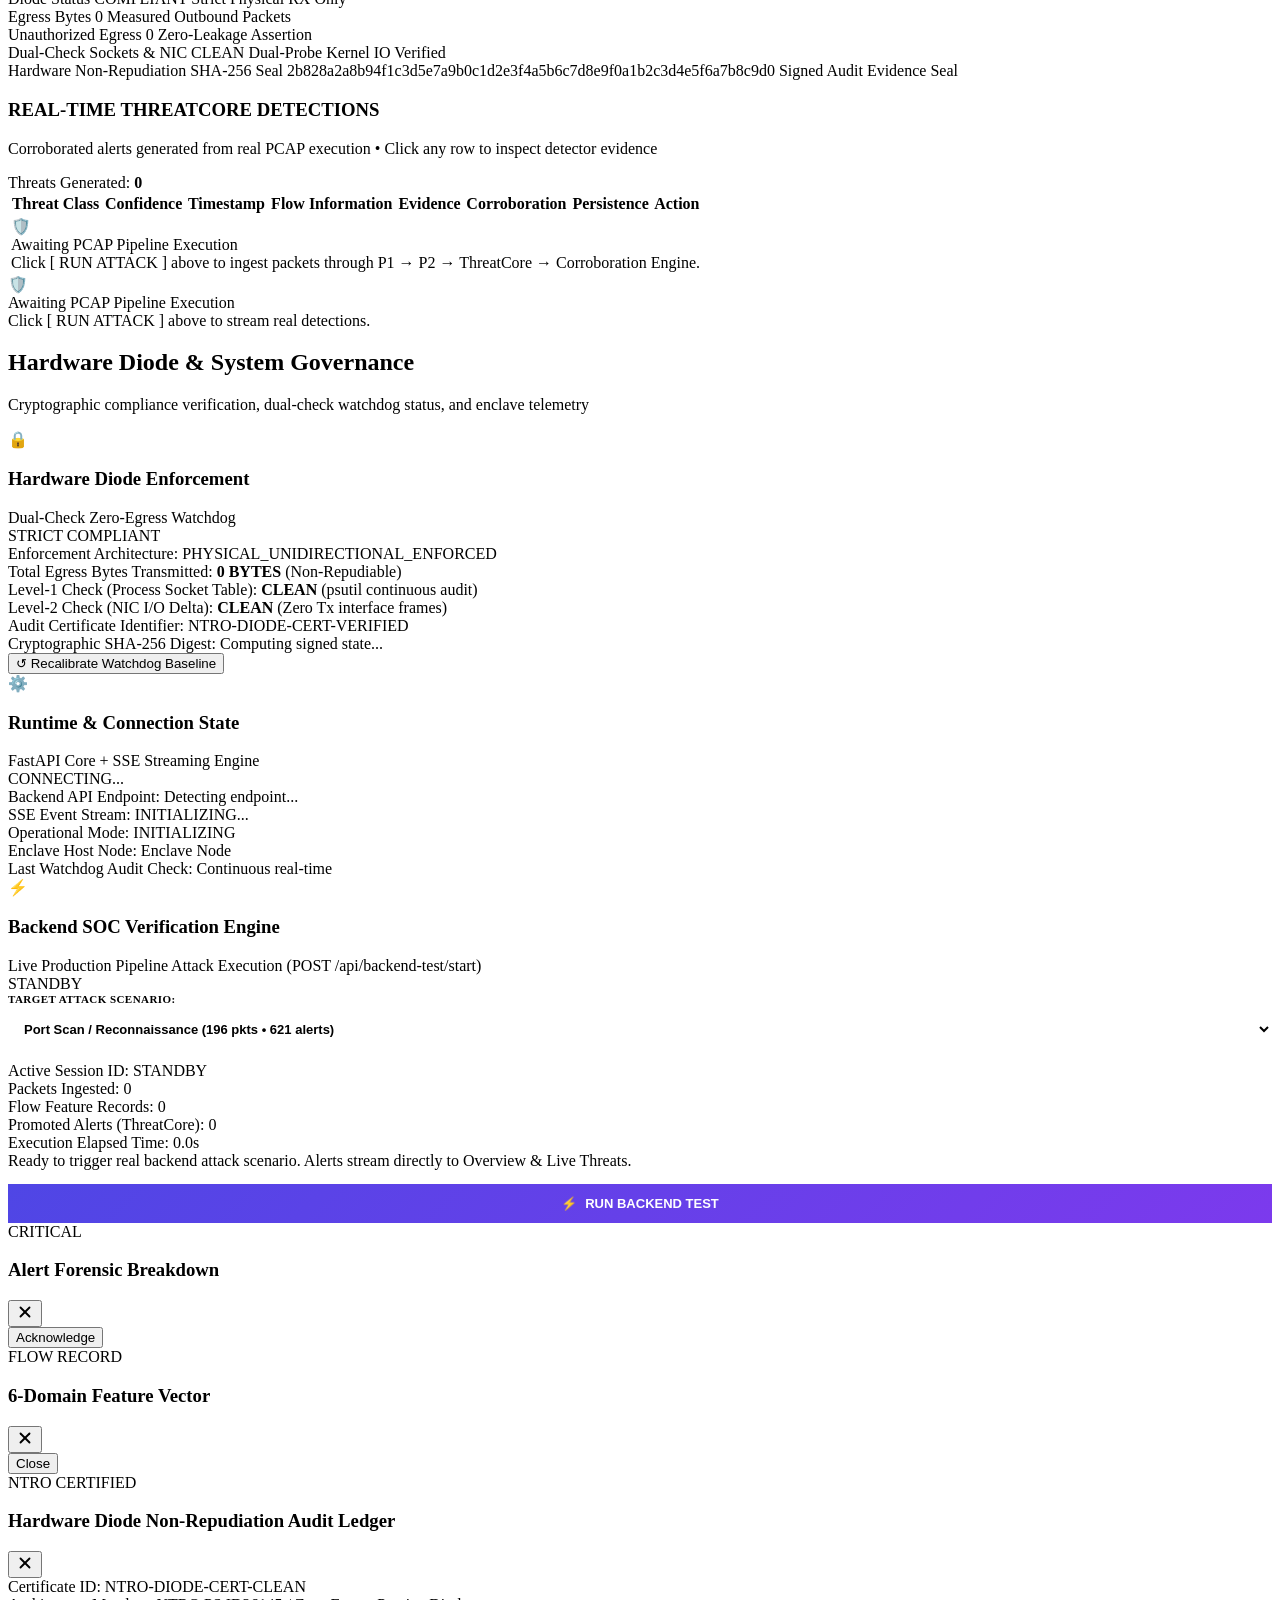
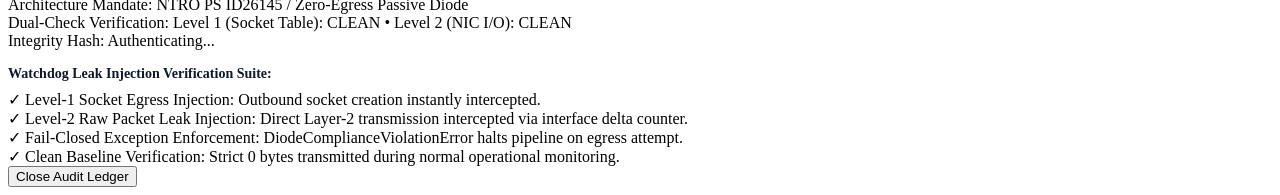
==== commit 18aec09c: "feat: mobile responsiveness, judge demo mode integration, and technical documentation" ====
--- a/public/index.html
+++ b/public/index.html
@@ -11,6 +11,7 @@
   <link rel="preconnect" href="https://fonts.gstatic.com" crossorigin />
   <link href="https://fonts.googleapis.com/css2?family=JetBrains+Mono:wght@400;500;600;700&family=Plus+Jakarta+Sans:wght@400;500;600;700;800&display=swap" rel="stylesheet" />
   
+  <link rel="icon" type="image/svg+xml" href="data:image/svg+xml,%3Csvg xmlns='http://www.w3.org/2000/svg' viewBox='0 0 24 24' fill='%2310B981'%3E%3Cpath d='M12 22s8-4 8-10V5l-8-3-8 3v7c0 6 8 10 8 10z'/%3E%3C/svg%3E" />
   <link rel="stylesheet" href="/static/style.css" />
   
   <!-- Backend API Gateway Configuration: routes Vercel frontend requests to production Render backend -->
@@ -83,6 +84,10 @@
           <svg width="18" height="18" viewBox="0 0 24 24" fill="none" stroke="currentColor" stroke-width="2" stroke-linecap="round" stroke-linejoin="round"><polygon points="5 3 19 12 5 21 5 3"/></svg>
         </a>
 
+        <a href="/dashboard/judge" class="rail-nav-item" data-route="/dashboard/judge" id="rail-nav-judge" title="Judge Demo Mode">
+          <svg width="18" height="18" viewBox="0 0 24 24" fill="none" stroke="currentColor" stroke-width="2" stroke-linecap="round" stroke-linejoin="round"><path d="m14 13-7.5 7.5c-.8.8-2 .8-2.8 0s-.8-2 0-2.8L11.2 10.2"/><path d="m16 16 6-6"/><path d="m8 8 6-6"/><path d="m9 7 8 8"/><path d="m21 11-8-8"/></svg>
+        </a>
+
         <a href="/dashboard/system" class="rail-nav-item" data-route="/dashboard/system" id="rail-nav-system" title="System & Diode">
           <svg width="18" height="18" viewBox="0 0 24 24" fill="none" stroke="currentColor" stroke-width="2" stroke-linecap="round" stroke-linejoin="round"><rect x="2" y="2" width="20" height="8" rx="2" ry="2"/><rect x="2" y="14" width="20" height="8" rx="2" ry="2"/><line x1="6" y1="6" x2="6.01" y2="6"/><line x1="6" y1="18" x2="6.01" y2="18"/></svg>
         </a>
@@ -169,6 +174,14 @@
           <span class="nav-label">DEMO TESTING</span>
         </a>
 
+        <a href="/dashboard/judge" class="nav-item" data-route="/dashboard/judge" id="nav-judge">
+          <span class="nav-icon">
+            <svg width="18" height="18" viewBox="0 0 24 24" fill="none" stroke="currentColor" stroke-width="2" stroke-linecap="round" stroke-linejoin="round"><path d="m14 13-7.5 7.5c-.8.8-2 .8-2.8 0s-.8-2 0-2.8L11.2 10.2"/><path d="m16 16 6-6"/><path d="m8 8 6-6"/><path d="m9 7 8 8"/><path d="m21 11-8-8"/></svg>
+          </span>
+          <span class="nav-label">JUDGE DEMO</span>
+          <span class="nav-counter" id="sidebarJudgeBadge" style="background:rgba(59,130,246,0.2);color:#60A5FA;display:inline-block;padding:1px 6px;border-radius:4px;font-size:0.65rem;font-weight:700;">OFFICIAL</span>
+        </a>
+
         <a href="/dashboard/system" class="nav-item" data-route="/dashboard/system" id="nav-system">
           <span class="nav-icon">
             <svg width="18" height="18" viewBox="0 0 24 24" fill="none" stroke="currentColor" stroke-width="2" stroke-linecap="round" stroke-linejoin="round"><rect x="2" y="2" width="20" height="8" rx="2" ry="2"/><rect x="2" y="14" width="20" height="8" rx="2" ry="2"/><line x1="6" y1="6" x2="6.01" y2="6"/><line x1="6" y1="18" x2="6.01" y2="18"/></svg>
@@ -194,23 +207,28 @@
          2. MOBILE TOP HEADER (< 1024px)
          ==================================================================== -->
     <header class="mobile-header" id="mobileHeader">
-      <button class="btn-mobile-menu" id="btnMobileMenuToggle" aria-label="Open Navigation Menu">
-        <svg width="22" height="22" viewBox="0 0 24 24" fill="none" stroke="currentColor" stroke-width="2" stroke-linecap="round" stroke-linejoin="round"><line x1="3" y1="12" x2="21" y2="12"/><line x1="3" y1="6" x2="21" y2="6"/><line x1="3" y1="18" x2="21" y2="18"/></svg>
-      </button>
-
-      <a href="/dashboard/overview" class="mobile-brand" data-route="/dashboard/overview">
-        <div class="diode-shield-mark sm">
-          <svg width="18" height="18" viewBox="0 0 24 24" fill="none" stroke="currentColor" stroke-width="2.2" stroke-linecap="round" stroke-linejoin="round">
-            <path d="M12 22s8-4 8-10V5l-8-3-8 3v7c0 6 8 10 8 10z"/>
-            <path d="M12 8v8"/><path d="M8 12h8"/>
-          </svg>
-        </div>
-        <span class="mobile-brand-title">DIODE SENTINEL</span>
-      </a>
-
-      <div class="mobile-status-indicator" id="mobileConnectionStatus">
-        <span class="pulse-indicator emerald"></span>
-        <span class="mobile-status-text" id="mobileStatusText">LIVE</span>
+      <div class="mobile-header-left">
+        <button class="btn-mobile-menu" id="btnMobileMenuToggle" aria-label="Open Navigation Menu">
+          <svg width="22" height="22" viewBox="0 0 24 24" fill="none" stroke="currentColor" stroke-width="2" stroke-linecap="round" stroke-linejoin="round"><line x1="3" y1="12" x2="21" y2="12"/><line x1="3" y1="6" x2="21" y2="6"/><line x1="3" y1="18" x2="21" y2="18"/></svg>
+        </button>
+
+        <a href="/dashboard/overview" class="mobile-brand" data-route="/dashboard/overview">
+          <div class="diode-shield-mark sm">
+            <svg width="18" height="18" viewBox="0 0 24 24" fill="none" stroke="currentColor" stroke-width="2.2" stroke-linecap="round" stroke-linejoin="round">
+              <path d="M12 22s8-4 8-10V5l-8-3-8 3v7c0 6 8 10 8 10z"/>
+              <path d="M12 8v8"/><path d="M8 12h8"/>
+            </svg>
+          </div>
+          <span class="mobile-brand-title">DIODE SENTINEL</span>
+        </a>
+      </div>
+
+      <div class="mobile-header-right">
+        <span class="mobile-header-page" id="mobileHeaderPage">OVERVIEW</span>
+        <div class="mobile-status-indicator" id="mobileConnectionStatus">
+          <span class="pulse-indicator emerald"></span>
+          <span class="mobile-status-text" id="mobileStatusText">LIVE</span>
+        </div>
       </div>
     </header>
 
@@ -271,6 +289,13 @@
           <div class="drawer-nav-meta">
             <span class="drawer-label">Demo Testing</span>
             <span class="drawer-sub">PCAP Attack Execution Console</span>
+          </div>
+        </a>
+        <a href="/dashboard/judge" class="drawer-nav-item" data-route="/dashboard/judge">
+          <span class="drawer-icon">⚖️</span>
+          <div class="drawer-nav-meta">
+            <span class="drawer-label">Judge Demo Mode</span>
+            <span class="drawer-sub">Official SIH/NTRO PCAP Pipeline Ingestion</span>
           </div>
         </a>
         <a href="/dashboard/system" class="drawer-nav-item" data-route="/dashboard/system">
@@ -992,6 +1017,237 @@
       </section>
 
       <!-- ================================================================
+           PAGE 8: JUDGE DEMO MODE (/dashboard/judge)
+           Deterministic SIH / NTRO Real PCAP Pipeline Demonstration
+           ================================================================ -->
+      <section class="page-view" id="page-judge">
+        <div class="page-header-row">
+          <div>
+            <h2 class="page-title">JUDGE DEMO MODE</h2>
+            <p class="page-subtitle">Deterministic Ground-Truth Attack Ingestion &bull; Full ThreatCore Detection Pipeline &bull; Hardware Diode Egress Watchdog</p>
+          </div>
+          <div class="judge-official-badge">
+            <span class="badge-dot-blue"></span> OFFICIAL JUDGE DEMONSTRATION
+          </div>
+        </div>
+
+        <!-- 1. PRESENTATION STEPPER (READY -> ATTACK STARTED -> PROCESSING -> THREAT DETECTED -> ALERTS GENERATED -> ATTACK COMPLETED -> DIODE COMPLIANT) -->
+        <div class="judge-stepper-card">
+          <div class="judge-stepper-title">PIPELINE VERIFICATION STAGES</div>
+          <div class="judge-stepper" id="judgeStepper">
+            <div class="step-node active" id="stepReady">
+              <div class="step-icon">1</div>
+              <div class="step-label">READY</div>
+            </div>
+            <div class="step-line" id="line1"></div>
+            <div class="step-node" id="stepStarted">
+              <div class="step-icon">2</div>
+              <div class="step-label">ATTACK STARTED</div>
+            </div>
+            <div class="step-line" id="line2"></div>
+            <div class="step-node" id="stepProcessing">
+              <div class="step-icon">3</div>
+              <div class="step-label">PROCESSING</div>
+            </div>
+            <div class="step-line" id="line3"></div>
+            <div class="step-node" id="stepDetected">
+              <div class="step-icon">4</div>
+              <div class="step-label">THREAT DETECTED</div>
+            </div>
+            <div class="step-line" id="line4"></div>
+            <div class="step-node" id="stepGenerated">
+              <div class="step-icon">5</div>
+              <div class="step-label">ALERTS GENERATED</div>
+            </div>
+            <div class="step-line" id="line5"></div>
+            <div class="step-node" id="stepCompleted">
+              <div class="step-icon">6</div>
+              <div class="step-label">ATTACK COMPLETED</div>
+            </div>
+            <div class="step-line" id="line6"></div>
+            <div class="step-node" id="stepDiode">
+              <div class="step-icon">7</div>
+              <div class="step-label">DIODE COMPLIANT</div>
+            </div>
+          </div>
+        </div>
+
+        <!-- 2. JUDGE DEMO CONTROL CONSOLE -->
+        <div class="judge-console-card">
+          <div class="judge-console-header">
+            <div class="judge-console-title-group">
+              <span class="judge-gavel-icon">⚖️</span>
+              <div>
+                <h3 class="judge-console-title">JUDGE DEMO</h3>
+                <span class="judge-console-sub">Deterministic Local Demonstration for SIH/NTRO Evaluators</span>
+              </div>
+            </div>
+            <div class="judge-status-group">
+              <span class="console-label">Runtime Status:</span>
+              <span class="judge-runtime-badge ready" id="judgeRuntimeStatusBadge">READY</span>
+            </div>
+          </div>
+
+          <!-- Scenario selection & Run controls -->
+          <div class="judge-controls-row">
+            <div class="judge-select-wrapper">
+              <label for="judgeScenarioSelect" class="judge-control-label">Attack Scenario</label>
+              <select id="judgeScenarioSelect" class="judge-scenario-select">
+                <option value="data_generation/pcaps/attack_portscan.pcap" selected>1. Port Scan (Primary Demo)</option>
+                <option value="data_generation/pcaps/attack_c2_beacon.pcap">2. C2 Beaconing</option>
+                <option value="data_generation/pcaps/attack_dga.pcap">3. DGA / DNS Tunnelling</option>
+                <option value="data_generation/pcaps/attack_ddos_syn.pcap">4. DDoS SYN Flood</option>
+                <option value="data_generation/pcaps/attack_encrypted_malware.pcap">5. Encrypted Malware Dynamics</option>
+                <option value="data_generation/pcaps/attack_exfil.pcap">6. Data Exfiltration Burst</option>
+              </select>
+            </div>
+            <div class="judge-buttons-group">
+              <button class="btn-judge-attack" id="btnRunJudgeAttack">
+                <span class="btn-play-icon">▶</span> [ RUN ATTACK ]
+              </button>
+              <button class="btn-judge-reset" id="btnResetJudgeDemo" title="Reset Demo Session">
+                <span>🔄</span> RESET
+              </button>
+            </div>
+          </div>
+
+          <!-- Live action notification text -->
+          <div class="judge-action-banner" id="judgeActionMsg">
+            READY TO COMMENCE. Select scenario and click [ RUN ATTACK ] to ingest real PCAP packets into ThreatCore pipeline.
+          </div>
+
+          <!-- KPI Metric Displays -->
+          <div class="judge-kpi-grid">
+            <div class="judge-kpi-box">
+              <span class="kpi-label">PCAP</span>
+              <span class="kpi-val mono truncate" id="judgeMetricPcap">attack_portscan.pcap</span>
+            </div>
+            <div class="judge-kpi-box">
+              <span class="kpi-label">Packets</span>
+              <span class="kpi-val" id="judgeMetricPackets">--</span>
+            </div>
+            <div class="judge-kpi-box">
+              <span class="kpi-label">Flow Records</span>
+              <span class="kpi-val" id="judgeMetricFlows">--</span>
+            </div>
+            <div class="judge-kpi-box highlight">
+              <span class="kpi-label">Promoted Alerts</span>
+              <span class="kpi-val rose" id="judgeMetricAlerts">--</span>
+            </div>
+            <div class="judge-kpi-box">
+              <span class="kpi-label">Elapsed</span>
+              <span class="kpi-val" id="judgeMetricElapsed">--</span>
+            </div>
+            <div class="judge-kpi-box highlight-emerald">
+              <span class="kpi-label">Egress</span>
+              <span class="kpi-val emerald" id="judgeMetricEgress">0 bytes</span>
+            </div>
+            <div class="judge-kpi-box">
+              <span class="kpi-label">Session</span>
+              <span class="kpi-val mono truncate" id="judgeMetricSession">--</span>
+            </div>
+            <div class="judge-kpi-box">
+              <span class="kpi-label">SOURCE</span>
+              <span class="kpi-val mono blue-tag" id="judgeMetricSource">JUDGE_DEMO</span>
+            </div>
+          </div>
+        </div>
+
+        <!-- 3. DIODE COMPLIANCE WATCHDOG VERIFICATION (Requirement 6) -->
+        <div class="judge-compliance-card" id="judgeComplianceCard">
+          <div class="judge-compliance-header">
+            <div class="compliance-header-title">
+              <span class="shield-check-icon">🛡️</span>
+              <div>
+                <h4 class="compliance-title">HARDWARE DIODE COMPLIANCE WATCHDOG</h4>
+                <p class="compliance-subtitle">Passive RX-Only Physical Isolation & Zero-Egress Assertion (NTRO Standard)</p>
+              </div>
+            </div>
+            <div class="compliance-status-tag" id="judgeDiodeStatusVal">Diode Status: COMPLIANT</div>
+          </div>
+
+          <div class="compliance-metrics-grid">
+            <div class="comp-metric-item">
+              <span class="comp-label">Diode Status</span>
+              <span class="comp-value emerald" id="judgeDiodeStatusDisplay">COMPLIANT</span>
+              <span class="comp-sub">Strict Physical RX Only</span>
+            </div>
+            <div class="comp-metric-item">
+              <span class="comp-label">Egress Bytes</span>
+              <span class="comp-value emerald" id="judgeDiodeBytesVal">0</span>
+              <span class="comp-sub">Measured Outbound Packets</span>
+            </div>
+            <div class="comp-metric-item">
+              <span class="comp-label">Unauthorized Egress</span>
+              <span class="comp-value emerald" id="judgeDiodeUnauthVal">0</span>
+              <span class="comp-sub">Zero-Leakage Assertion</span>
+            </div>
+            <div class="comp-metric-item">
+              <span class="comp-label">Dual-Check Sockets & NIC</span>
+              <span class="comp-value emerald" id="judgeDiodeSockVal">CLEAN</span>
+              <span class="comp-sub">Dual-Probe Kernel IO Verified</span>
+            </div>
+            <div class="comp-metric-item col-span-2">
+              <span class="comp-label">Hardware Non-Repudiation SHA-256 Seal</span>
+              <span class="comp-value mono small" id="judgeDiodeShaVal">2b828a2a8b94f1c3d5e7a9b0c1d2e3f4a5b6c7d8e9f0a1b2c3d4e5f6a7b8c9d0</span>
+              <span class="comp-sub">Signed Audit Evidence Seal</span>
+            </div>
+          </div>
+        </div>
+
+        <!-- 4. REAL-TIME DETECTED ALERTS STREAM (Requirement 5) -->
+        <div class="judge-alerts-section">
+          <div class="judge-alerts-header">
+            <div>
+              <h3 class="section-title-sub">REAL-TIME THREATCORE DETECTIONS</h3>
+              <p class="section-desc-sub">Corroborated alerts generated from real PCAP execution &bull; Click any row to inspect detector evidence</p>
+            </div>
+            <div class="judge-alerts-counter">
+              <span>Threats Generated:</span> <strong id="judgeAlertsCountBadge">0</strong>
+            </div>
+          </div>
+
+          <!-- Desktop Table -->
+          <div class="threats-table-wrapper threats-table-container">
+            <table class="soc-data-table threats-table" id="judgeThreatsTable">
+              <thead>
+                <tr>
+                  <th>Threat Class</th>
+                  <th>Confidence</th>
+                  <th>Timestamp</th>
+                  <th>Flow Information</th>
+                  <th>Evidence</th>
+                  <th>Corroboration</th>
+                  <th>Persistence</th>
+                  <th>Action</th>
+                </tr>
+              </thead>
+              <tbody id="judgeAlertsTableBody">
+                <tr id="judgeAlertsEmptyRow">
+                  <td colspan="8" class="empty-table-cell">
+                    <div class="empty-state-box">
+                      <div class="empty-icon">🛡️</div>
+                      <div class="empty-title">Awaiting PCAP Pipeline Execution</div>
+                      <div class="empty-desc">Click [ RUN ATTACK ] above to ingest packets through P1 &rarr; P2 &rarr; ThreatCore &rarr; Corroboration Engine.</div>
+                    </div>
+                  </td>
+                </tr>
+              </tbody>
+            </table>
+          </div>
+
+          <!-- Mobile Cards Container -->
+          <div class="threats-mobile-list" id="judgeAlertsMobileList">
+            <div class="empty-state-box" id="judgeAlertsMobileEmpty">
+              <div class="empty-icon">🛡️</div>
+              <div class="empty-title">Awaiting PCAP Pipeline Execution</div>
+              <div class="empty-desc">Click [ RUN ATTACK ] above to stream real detections.</div>
+            </div>
+          </div>
+        </div>
+      </section>
+
+      <!-- ================================================================
            PAGE 7: SYSTEM / DIODE (/dashboard/system)
            ================================================================ -->
       <section class="page-view" id="page-system">
